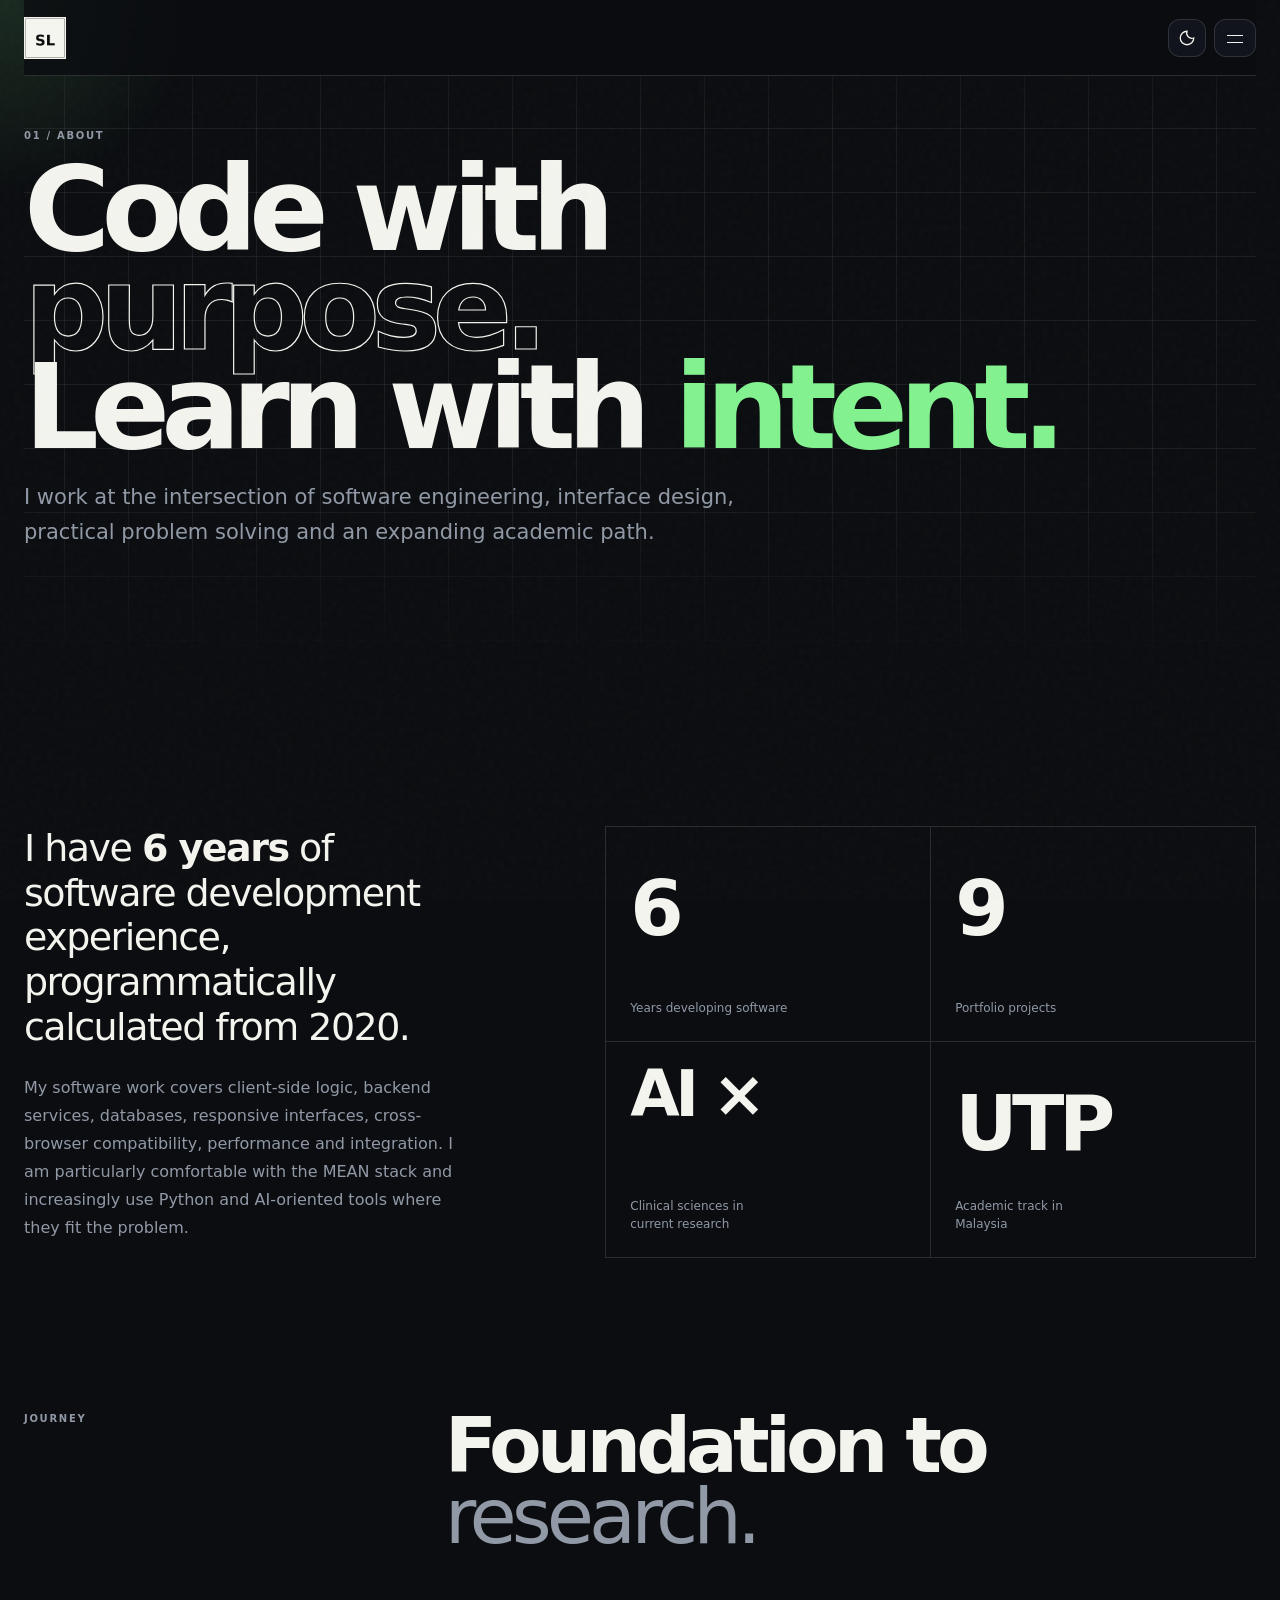
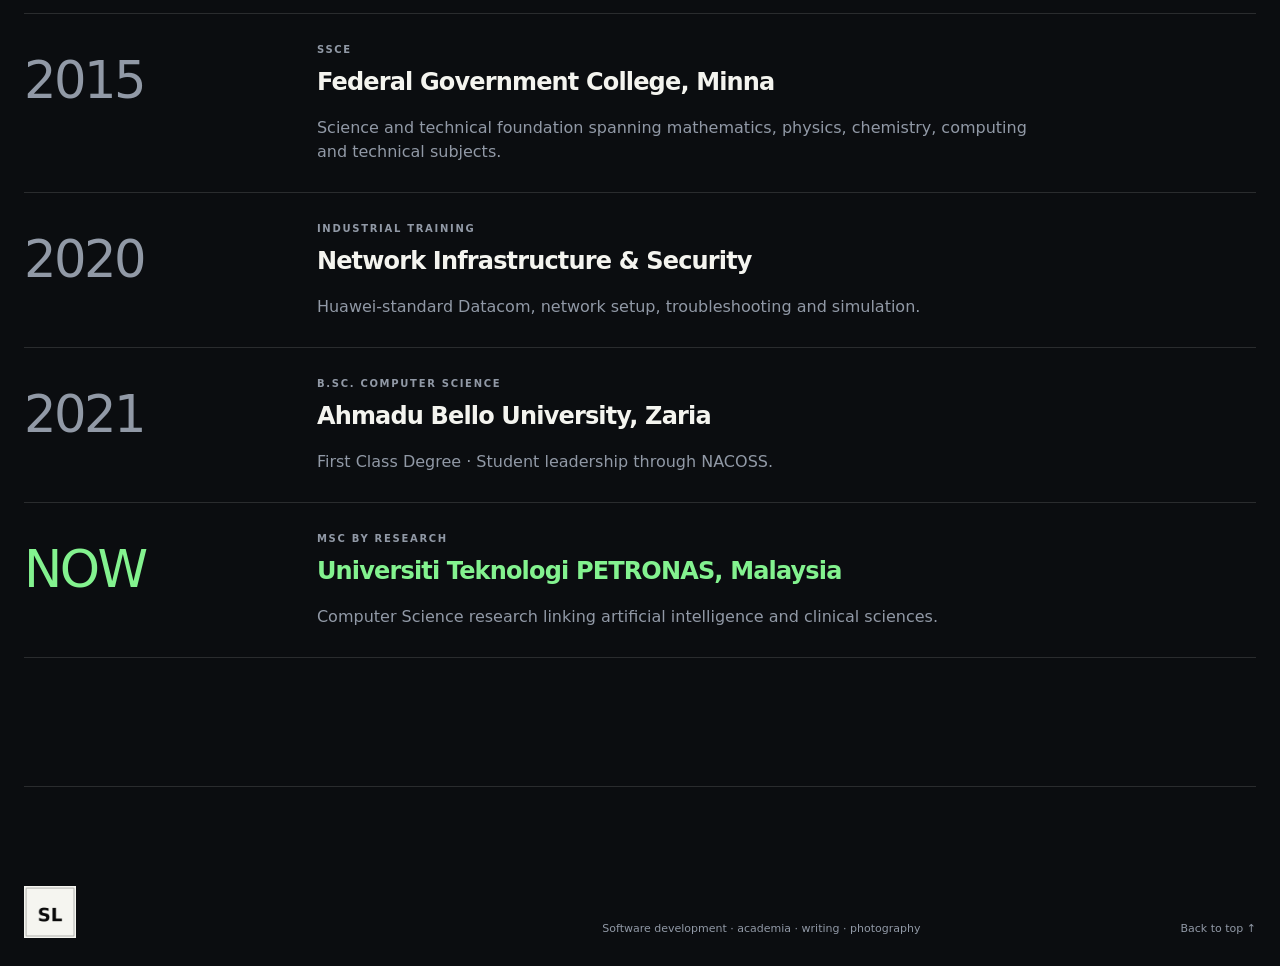
==== about.html @ e130e87b "wip" ====
<!doctype html>
<html lang="en" data-theme="dark">
<head>
  <meta charset="utf-8" />
  <meta name="viewport" content="width=device-width, initial-scale=1" />
  <meta name="description" content="About Salim Sulaiman Liman." />
  <meta name="theme-color" content="#0b0d10" />
  <title>About — Salim Sulaiman Liman</title>
  <link rel="icon" type="image/png" href="assets/img/logo.png" />
  <link rel="apple-touch-icon" href="assets/img/logo.png" />
  <link rel="stylesheet" href="assets/css/styles.css" />
</head>
<body data-page="about" id="top">
  <div class="scroll-progress" id="scrollProgress" aria-hidden="true"></div>
  <div class="noise" aria-hidden="true"></div>
  <div class="cursor-glow" id="cursorGlow" aria-hidden="true"></div>
  <header class="site-header" id="siteHeader">
    <a class="brand" href="index.html" aria-label="Home"><img class="brand-logo" src="assets/img/logo.png" alt="Site logo" /></a>
    <div class="header-actions">
      <button class="icon-button" id="themeToggle" type="button" aria-label="Toggle color theme" title="Toggle theme"><svg viewBox="0 0 24 24" aria-hidden="true"><path d="M12 3a9 9 0 1 0 9 9 7 7 0 0 1-9-9Z" fill="none" stroke="currentColor" stroke-width="1.7"/></svg></button>
      <button class="menu-button" id="menuButton" type="button" aria-label="Open menu" aria-expanded="false" aria-controls="sideMenu"><span></span><span></span></button>
    </div>
  </header>
  <nav class="side-menu" id="sideMenu" aria-hidden="true">
    <div class="side-menu-backdrop" id="menuBackdrop"></div>
    <div class="side-menu-panel">
      <div class="side-menu-head"><p class="eyebrow">Navigation</p><button class="side-menu-close" id="menuClose" type="button" aria-label="Close menu"><svg viewBox="0 0 24 24" fill="none" stroke="currentColor" stroke-width="2"><path d="M6 6l12 12M18 6L6 18"/></svg></button></div>
      <ul class="side-menu-list"><li><a class="side-menu-link" data-page-link="home" href="index.html"><span class="side-menu-index">01</span><span class="side-menu-text">Home</span></a></li>
<li><a class="side-menu-link" data-page-link="about" href="about.html"><span class="side-menu-index">02</span><span class="side-menu-text">About</span></a></li>
<li><a class="side-menu-link" data-page-link="tech" href="tech.html"><span class="side-menu-index">03</span><span class="side-menu-text">Tech Portfolio</span></a></li>
<li><a class="side-menu-link" data-page-link="projects" href="projects.html"><span class="side-menu-index">04</span><span class="side-menu-text">Projects</span></a></li>
<li><a class="side-menu-link" data-page-link="academics" href="academics.html"><span class="side-menu-index">05</span><span class="side-menu-text">Academic Portfolio</span></a></li>
<li><a class="side-menu-link" data-page-link="free" href="free-time.html"><span class="side-menu-index">06</span><span class="side-menu-text">Free Time</span></a></li>
<li><a class="side-menu-link" data-page-link="contact" href="contact.html"><span class="side-menu-index">07</span><span class="side-menu-text">Contact</span></a></li></ul>
      <div class="side-menu-foot"><div class="side-menu-social"><a data-github target="_blank" rel="noopener" href="#">GitHub</a><a data-literature-instagram target="_blank" rel="noopener" href="#">Literature</a></div><span><span data-location>Perak, Malaysia</span></span></div>
    </div>
  </nav>
  <main class="page-main">
    <section class="page-hero section-pad"><div class="hero-grid-bg" aria-hidden="true"></div><p class="eyebrow">01 / About</p><h1>Code with <span class="outline-word">purpose.</span><br>Learn with <span class="accent-word">intent.</span></h1><p class="page-lede">I work at the intersection of software engineering, interface design, practical problem solving and an expanding academic path.</p></section>
    <section class="about section-pad">
      <div class="about-grid"><div class="about-copy reveal"><p class="large-copy">I have <strong><span data-experience-years>6</span> years</strong> of software development experience, programmatically calculated from 2020.</p><p>My software work covers client-side logic, backend services, databases, responsive interfaces, cross-browser compatibility, performance and integration. I am particularly comfortable with the MEAN stack and increasingly use Python and AI-oriented tools where they fit the problem.</p></div><div class="stat-grid reveal"><article class="stat-card"><span class="stat-value" data-experience-years>0</span><span>Years developing software</span></article><article class="stat-card"><span class="stat-value" data-project-count>0</span><span>Portfolio projects</span></article><article class="stat-card"><span class="stat-value text-stat">AI ×</span><span>Clinical sciences in current research</span></article><article class="stat-card"><span class="stat-value">UTP</span><span>Academic track in Malaysia</span></article></div></div>
    </section>
    <section class="qualification section-pad"><div class="section-heading reveal"><p class="eyebrow">Journey</p><h2>Foundation to<br><span class="muted">research.</span></h2></div><div class="timeline reveal"><article class="timeline-item"><span class="timeline-year">2015</span><div><p class="eyebrow">SSCE</p><h3>Federal Government College, Minna</h3><p>Science and technical foundation spanning mathematics, physics, chemistry, computing and technical subjects.</p></div></article><article class="timeline-item"><span class="timeline-year">2020</span><div><p class="eyebrow">Industrial Training</p><h3>Network Infrastructure & Security</h3><p>Huawei-standard Datacom, network setup, troubleshooting and simulation.</p></div></article><article class="timeline-item"><span class="timeline-year">2021</span><div><p class="eyebrow">B.Sc. Computer Science</p><h3>Ahmadu Bello University, Zaria</h3><p>First Class Degree · Student leadership through NACOSS.</p></div></article><article class="timeline-item current"><span class="timeline-year">NOW</span><div><p class="eyebrow">MSc by Research</p><h3>Universiti Teknologi PETRONAS, Malaysia</h3><p>Computer Science research linking artificial intelligence and clinical sciences.</p></div></article></div></section>
  </main>
  <footer class="site-footer section-pad">
    <img class="footer-logo" src="assets/img/logo.png" alt="Site logo" />
    <p>Software development · academia · writing · photography</p>
    <a href="#top" onclick="window.scrollTo({top:0,behavior:'smooth'});return false">Back to top ↑</a>
  </footer>
  <script src="assets/js/data.js"></script>
  <script src="assets/js/site.js"></script>
</body></html>
---- assets/css/styles.css ----
:root {
  --bg: #0b0d10;
  --bg-2: #11141a;
  --surface: #151922;
  --surface-2: #1a1f2a;
  --text: #f4f4ef;
  --muted: #9199a6;
  --line: rgba(255,255,255,.13);
  --line-strong: rgba(255,255,255,.28);
  --accent: #83f28f;
  --accent-2: #8eb4ff;
  --paper: #f4f0e8;
  --ink: #111317;
  --shadow: 0 25px 80px rgba(0,0,0,.35);
  --radius: 22px;
  --container: min(1240px, calc(100vw - 48px));
  --header-h: 76px;
  color-scheme: dark;
}

html[data-theme="light"] {
  --bg: #f1eee7;
  --bg-2: #e8e4db;
  --surface: #ffffff;
  --surface-2: #e7e4dc;
  --text: #111317;
  --muted: #646b74;
  --line: rgba(17,19,23,.14);
  --line-strong: rgba(17,19,23,.26);
  --accent: #176b31;
  --accent-2: #305fbd;
  --paper: #111317;
  --ink: #f5f5ef;
  --shadow: 0 24px 70px rgba(40, 34, 24, .13);
  color-scheme: light;
}

* { box-sizing: border-box; }
html { scroll-behavior: smooth; }
body {
  margin: 0;
  background: var(--bg);
  color: var(--text);
  font-family: Inter, ui-sans-serif, system-ui, -apple-system, BlinkMacSystemFont, "Segoe UI", sans-serif;
  line-height: 1.5;
  overflow-x: hidden;
}
body.menu-open { overflow: hidden; }
a { color: inherit; text-decoration: none; }
button, input { font: inherit; }
button { color: inherit; }
section[id] { scroll-margin-top: calc(var(--header-h) + 18px); }
img { max-width: 100%; display: block; }
::selection { background: var(--accent); color: #071007; }

.scroll-progress {
  position: fixed;
  inset: 0 0 auto 0;
  height: 3px;
  background: var(--accent);
  transform-origin: left;
  transform: scaleX(0);
  z-index: 1200;
}
.noise {
  position: fixed;
  inset: 0;
  pointer-events: none;
  opacity: .035;
  z-index: 999;
  background-image: url("data:image/svg+xml,%3Csvg viewBox='0 0 180 180' xmlns='http://www.w3.org/2000/svg'%3E%3Cfilter id='n'%3E%3CfeTurbulence type='fractalNoise' baseFrequency='.9' numOctaves='4' stitchTiles='stitch'/%3E%3C/filter%3E%3Crect width='100%25' height='100%25' filter='url(%23n)' opacity='.75'/%3E%3C/svg%3E");
}
.cursor-glow {
  width: 420px;
  height: 420px;
  position: fixed;
  left: -210px;
  top: -210px;
  border-radius: 50%;
  pointer-events: none;
  z-index: -1;
  background: radial-gradient(circle, color-mix(in srgb, var(--accent) 13%, transparent), transparent 67%);
  transition: opacity .2s;
}

.site-header {
  width: var(--container);
  height: var(--header-h);
  margin: 0 auto;
  position: sticky;
  top: 0;
  z-index: 1000;
  display: grid;
  grid-template-columns: 1fr auto 1fr;
  align-items: center;
  border-bottom: 1px solid var(--line);
  background: color-mix(in srgb, var(--bg) 76%, transparent);
  backdrop-filter: blur(18px);
}
.brand { display: inline-flex; align-items: center; gap: 12px; width: fit-content; }
.brand-mark {
  width: 34px; height: 34px; border: 1px solid var(--line-strong); border-radius: 50%;
  display: grid; place-items: center; font-size: 10px; font-weight: 800; letter-spacing: .07em;
}
.brand-text { font-size: 13px; font-weight: 720; letter-spacing: -.01em; }
.desktop-nav { display: flex; gap: 8px; padding: 5px; border: 1px solid var(--line); border-radius: 999px; }
.desktop-nav a { color: var(--muted); padding: 8px 13px; border-radius: 999px; font-size: 12px; transition: .2s ease; }
.desktop-nav a:hover { color: var(--text); background: var(--surface); }
.header-actions { display: flex; justify-content: flex-end; gap: 8px; align-items: center; }
.icon-button, .menu-button {
  border: 1px solid var(--line); background: color-mix(in srgb, var(--surface) 75%, transparent);
  border-radius: 12px; height: 38px; min-width: 38px; display: inline-grid; place-items: center; cursor: pointer;
}
.icon-button:hover, .menu-button:hover { border-color: var(--line-strong); }
.icon-button svg { width: 18px; height: 18px; }
.icon-button span { font-size: 10px; font-weight: 800; }
.menu-button { display: none; width: 42px; position: relative; }
.menu-button span { width: 16px; height: 1px; background: currentColor; position: absolute; transition: transform .25s, top .25s; }
.menu-button span:first-child { top: 15px; }
.menu-button span:last-child { top: 22px; }
.menu-button[aria-expanded="true"] span:first-child { top: 18px; transform: rotate(45deg); }
.menu-button[aria-expanded="true"] span:last-child { top: 18px; transform: rotate(-45deg); }

.mobile-menu {
  position: fixed; inset: 0; z-index: 900; background: var(--bg); padding-top: var(--header-h);
  opacity: 0; visibility: hidden; transition: opacity .25s, visibility .25s;
}
.mobile-menu.open { opacity: 1; visibility: visible; }
.mobile-menu-inner { width: var(--container); height: calc(100% - 30px); margin: auto; padding: 48px 0 20px; display: flex; flex-direction: column; }
.mobile-menu-inner > a { font-size: clamp(36px, 9vw, 68px); font-weight: 800; letter-spacing: -.06em; padding: 4px 0; }
.mobile-menu-meta { margin-top: auto; padding-top: 20px; border-top: 1px solid var(--line); display: flex; justify-content: space-between; color: var(--muted); font-size: 12px; }

.section-pad { width: var(--container); margin: 0 auto; }
.eyebrow { text-transform: uppercase; letter-spacing: .17em; font-weight: 760; font-size: 10px; color: var(--muted); margin: 0; }
.status-dot { display: inline-block; width: 7px; height: 7px; background: var(--accent); border-radius: 50%; margin-right: 7px; box-shadow: 0 0 0 5px color-mix(in srgb, var(--accent) 14%, transparent); }
.muted { color: var(--muted); font-weight: 500; }

.hero {
  min-height: calc(100svh - var(--header-h));
  padding-top: clamp(58px, 9vw, 110px);
  position: relative;
  display: grid;
  grid-template-columns: minmax(0, 1.15fr) minmax(380px, .85fr);
  gap: clamp(30px, 7vw, 90px);
  align-items: center;
  padding-bottom: 88px;
}
.hero-grid-bg {
  position: absolute;
  inset: 0 calc((100vw - var(--container)) / -2);
  pointer-events: none;
  z-index: -2;
  opacity: .52;
  background-image: linear-gradient(var(--line) 1px, transparent 1px), linear-gradient(90deg, var(--line) 1px, transparent 1px);
  background-size: 64px 64px;
  mask-image: linear-gradient(to bottom, transparent 0, black 18%, black 72%, transparent 100%);
}
.hero-copy h1 {
  margin: 18px 0 24px;
  max-width: 900px;
  font-size: clamp(55px, 7.7vw, 116px);
  line-height: .85;
  letter-spacing: -.075em;
  font-weight: 850;
}
.outline-word { color: transparent; -webkit-text-stroke: 1.2px var(--text); }
.accent-word { color: var(--accent); }
.hero-lede { max-width: 680px; color: var(--muted); font-size: clamp(16px, 1.6vw, 20px); line-height: 1.65; }
.hero-cta-row { display: flex; gap: 11px; margin-top: 32px; flex-wrap: wrap; }
.button { display: inline-flex; align-items: center; justify-content: center; gap: 20px; min-height: 49px; padding: 0 20px; border-radius: 14px; font-weight: 750; font-size: 12px; transition: transform .15s, background .2s, border-color .2s; }
.button-primary { background: var(--text); color: var(--bg); }
.button-ghost { border: 1px solid var(--line-strong); }
.button-ghost:hover { background: var(--surface); }

.hero-console {
  align-self: end;
  border: 1px solid var(--line);
  border-radius: 24px;
  background: color-mix(in srgb, var(--surface) 82%, transparent);
  box-shadow: var(--shadow);
  overflow: hidden;
  backdrop-filter: blur(14px);
}
.console-topline, .console-footer { display: flex; justify-content: space-between; align-items: center; padding: 12px 16px; font-size: 9px; text-transform: uppercase; letter-spacing: .14em; color: var(--muted); }
.console-topline { border-bottom: 1px solid var(--line); }
.console-footer { border-top: 1px solid var(--line); gap: 20px; }
.pulse-text { color: var(--accent); }
.console-split { display: grid; grid-template-columns: 1fr 1fr; min-height: 330px; }
.console-card { position: relative; padding: 24px; display: flex; flex-direction: column; justify-content: flex-end; transition: .3s ease; overflow: hidden; }
.console-card:first-child { border-right: 1px solid var(--line); }
.console-card::before { content: ""; position: absolute; inset: 0; opacity: .65; transition: transform .35s ease; }
.dev-card::before { background: radial-gradient(circle at 20% 20%, color-mix(in srgb, var(--accent-2) 35%, transparent), transparent 56%); }
.academia-console-card::before { background: radial-gradient(circle at 80% 16%, color-mix(in srgb, var(--accent) 30%, transparent), transparent 55%); }
.console-card:hover { background: color-mix(in srgb, var(--surface-2) 85%, transparent); }
.console-card:hover::before { transform: scale(1.12); }
.console-card > * { position: relative; }
.console-index { position: absolute; top: -230px; color: var(--muted); font-size: 10px; }
.console-card strong { font-size: 21px; letter-spacing: -.04em; margin-bottom: 6px; }
.console-card small { color: var(--muted); line-height: 1.5; }
.console-arrow { position: absolute; right: 20px; top: -215px; font-size: 20px; }

.hero-marquee { grid-column: 1 / -1; margin: 36px calc((100vw - var(--container)) / -2) -88px; border-top: 1px solid var(--line); border-bottom: 1px solid var(--line); overflow: hidden; padding: 13px 0; }
.marquee-track { display: flex; width: max-content; align-items: center; gap: 20px; animation: marquee 28s linear infinite; font-size: 11px; font-weight: 780; letter-spacing: .12em; color: var(--muted); }
.marquee-track i { color: var(--accent); font-style: normal; }
@keyframes marquee { to { transform: translateX(-50%); } }

.about, .software, .academics, .qualification, .contact { padding-top: clamp(100px, 12vw, 180px); }
.section-heading { display: grid; grid-template-columns: .65fr 1.35fr; gap: 30px; align-items: start; margin-bottom: 60px; }
.section-heading h2, .track-header h2 { font-size: clamp(44px, 6vw, 86px); line-height: .92; letter-spacing: -.065em; margin: 0; }
.about-grid { display: grid; grid-template-columns: .88fr 1.12fr; gap: 70px; }
.about-copy { padding-right: 5vw; }
.large-copy { font-size: clamp(23px, 3vw, 38px); line-height: 1.18; letter-spacing: -.04em; margin: 0 0 24px; }
.about-copy > p:last-child { color: var(--muted); font-size: 16px; line-height: 1.75; }
.stat-grid { display: grid; grid-template-columns: repeat(2, 1fr); border-top: 1px solid var(--line); border-left: 1px solid var(--line); }
.stat-card { min-height: 200px; padding: 24px; border-right: 1px solid var(--line); border-bottom: 1px solid var(--line); display: flex; flex-direction: column; justify-content: space-between; }
.stat-value { font-size: clamp(54px, 6vw, 84px); font-weight: 820; letter-spacing: -.07em; }
.stat-card > span:last-child { color: var(--muted); max-width: 160px; font-size: 12px; }

.track-header { display: grid; grid-template-columns: 1.2fr .8fr; gap: 40px; align-items: end; margin-bottom: 42px; }
.track-header .eyebrow { margin-bottom: 18px; }
.track-description { color: var(--muted); max-width: 480px; margin: 0; line-height: 1.7; }
.project-filter { display: flex; gap: 8px; flex-wrap: wrap; margin: 34px 0 70px; }
.filter-chip { border: 1px solid var(--line); background: transparent; border-radius: 999px; padding: 9px 13px; cursor: pointer; font-size: 11px; color: var(--muted); transition: .2s; }
.filter-chip:hover { border-color: var(--line-strong); color: var(--text); }
.filter-chip.active { background: var(--text); color: var(--bg); border-color: var(--text); }

.project-stack { display: flex; flex-direction: column; gap: clamp(85px, 11vw, 145px); }
.project-row { display: grid; grid-template-columns: minmax(0, 1.3fr) minmax(330px, .7fr); align-items: center; position: relative; transition: opacity .3s, transform .35s, max-height .45s, margin .45s; }
.project-row.reverse { grid-template-columns: minmax(330px, .7fr) minmax(0, 1.3fr); }
.project-row.reverse .project-visual { grid-column: 2; grid-row: 1; }
.project-row.reverse .project-panel { grid-column: 1; grid-row: 1; justify-self: end; margin-left: 0; margin-right: -64px; }
.project-hidden { display: none; }
.project-visual {
  min-height: 470px;
  background: var(--surface);
  border-radius: 4px;
  overflow: hidden;
  position: relative;
  box-shadow: var(--shadow);
}
.project-visual::after { content: ""; position: absolute; inset: 0; border: 1px solid var(--line); pointer-events: none; }
.project-visual img { width: 100%; height: 100%; min-height: 470px; object-fit: cover; transition: transform .7s cubic-bezier(.2,.7,.2,1), filter .4s; }
.project-visual:hover img { transform: scale(1.025); filter: saturate(1.06); }
.visual-index { position: absolute; top: 16px; left: 16px; z-index: 2; width: 36px; height: 36px; border-radius: 50%; background: rgba(10,10,10,.72); color: white; display: grid; place-items: center; font-size: 10px; backdrop-filter: blur(8px); }
.project-panel {
  z-index: 3;
  margin-left: -64px;
  padding: 32px;
  background: var(--paper);
  color: var(--ink);
  border-radius: 5px;
  box-shadow: var(--shadow);
  transition: transform .15s ease;
}
.project-meta { display: flex; gap: 9px; margin-bottom: 30px; text-transform: uppercase; letter-spacing: .12em; font-size: 9px; font-weight: 800; opacity: .52; }
.project-meta span + span::before { content: "/"; margin-right: 9px; }
.project-panel h3 { font-size: clamp(28px, 3vw, 42px); line-height: 1; letter-spacing: -.05em; margin: 0 0 17px; }
.project-panel p { opacity: .68; line-height: 1.72; margin: 0; font-size: 13px; }
.tag-row { display: flex; flex-wrap: wrap; gap: 6px; margin: 24px 0; }
.tag-row span { border: 1px solid color-mix(in srgb, currentColor 18%, transparent); border-radius: 999px; padding: 6px 9px; font-size: 9px; text-transform: uppercase; letter-spacing: .08em; }
.text-link { display: inline-flex; gap: 12px; align-items: center; font-size: 11px; text-transform: uppercase; letter-spacing: .11em; font-weight: 850; border-bottom: 1px solid currentColor; padding-bottom: 4px; }
.image-unavailable { opacity: 0; }
.image-fallback { position: absolute; inset: 0; display: grid; place-items: center; padding: 30px; text-align: center; font-size: clamp(28px, 4vw, 54px); font-weight: 800; letter-spacing: -.05em; background: linear-gradient(135deg, var(--surface), var(--surface-2)); }

.skill-lab { margin-top: clamp(110px, 15vw, 190px); border: 1px solid var(--line); border-radius: var(--radius); overflow: hidden; }
.skill-lab-head { display: flex; justify-content: space-between; align-items: end; padding: 28px; border-bottom: 1px solid var(--line); }
.skill-lab-head h3 { margin: 0; font-size: clamp(30px, 4vw, 54px); letter-spacing: -.05em; }
.skill-columns { display: grid; grid-template-columns: repeat(4, 1fr); }
.skill-columns > div { min-height: 260px; padding: 24px; border-right: 1px solid var(--line); }
.skill-columns > div:last-child { border-right: 0; }
.skill-label { font-size: 10px; text-transform: uppercase; letter-spacing: .13em; color: var(--muted); }
.skill-cloud { display: flex; flex-direction: column; align-items: flex-start; gap: 8px; margin-top: 32px; }
.skill-cloud span { border: 1px solid var(--line); border-radius: 999px; padding: 7px 10px; font-size: 11px; transition: .2s; }
.skill-cloud span:hover { border-color: var(--accent); color: var(--accent); transform: translateX(3px); }

.academic-dashboard { display: grid; grid-template-columns: .85fr 1.15fr; border: 1px solid var(--line); border-radius: 24px; overflow: hidden; background: var(--surface); }
.teaching-meter { padding: clamp(28px, 4vw, 52px); border-right: 1px solid var(--line); display: flex; flex-direction: column; min-height: 530px; }
.meter-top { display: flex; justify-content: space-between; gap: 20px; align-items: center; }
.live-pill { font-size: 9px; border: 1px solid var(--line); border-radius: 999px; padding: 7px 9px; text-transform: uppercase; letter-spacing: .1em; white-space: nowrap; }
.live-pill i { width: 5px; height: 5px; background: var(--accent); border-radius: 50%; display: inline-block; margin-right: 5px; box-shadow: 0 0 0 4px color-mix(in srgb, var(--accent) 12%, transparent); }
.hours-wrap { display: flex; align-items: flex-end; gap: 18px; margin: auto 0 30px; }
.hours-value { font-size: clamp(100px, 14vw, 205px); line-height: .73; letter-spacing: -.095em; font-weight: 850; color: var(--accent); }
.hours-unit { font-size: 13px; text-transform: uppercase; letter-spacing: .11em; line-height: 1.35; color: var(--muted); }
.meter-line { height: 3px; background: var(--line); border-radius: 99px; overflow: hidden; }
.meter-line span { display: block; height: 100%; width: var(--meter, 0%); background: var(--accent); transform-origin: left; transform: scaleX(0); transition: transform 1.2s cubic-bezier(.2,.7,.2,1); }
.meter-line span.animate { transform: scaleX(1); }
.teaching-meter > p { color: var(--muted); font-size: 11px; margin: 14px 0 0; }
.teaching-meter code { color: var(--text); }

.course-breakdown { padding: clamp(28px, 4vw, 46px); }
.course-head { display: flex; justify-content: space-between; align-items: end; gap: 20px; margin-bottom: 22px; }
.course-head h3 { font-size: clamp(30px, 4vw, 54px); letter-spacing: -.05em; margin: 6px 0 0; }
.course-count { font-size: 10px; color: var(--muted); text-transform: uppercase; letter-spacing: .1em; }
.course-list { border-top: 1px solid var(--line); }
.course-item { border-bottom: 1px solid var(--line); }
.course-toggle { width: 100%; display: grid; grid-template-columns: 92px 1fr auto 28px; gap: 14px; align-items: center; padding: 19px 0; background: transparent; border: 0; cursor: pointer; text-align: left; }
.course-code, .course-hours { font-size: 9px; text-transform: uppercase; letter-spacing: .11em; color: var(--muted); }
.course-title { font-weight: 710; }
.course-plus { font-size: 20px; color: var(--muted); transition: transform .2s; }
.course-item.open .course-plus { transform: rotate(45deg); }
.course-panel { display: grid; grid-template-rows: 0fr; transition: grid-template-rows .28s ease; }
.course-item.open .course-panel { grid-template-rows: 1fr; }
.course-panel-inner { overflow: hidden; display: grid; grid-template-columns: 1fr 1fr; gap: 18px 24px; color: var(--muted); }
.course-panel-inner > div { padding-bottom: 18px; }
.course-topics { grid-column: 1 / -1; }
.mini-label { display: block; color: var(--muted); text-transform: uppercase; letter-spacing: .12em; font-size: 8px; margin-bottom: 5px; }
.course-panel p { margin: 0; font-size: 12px; }

.academic-grid { display: grid; grid-template-columns: repeat(3, 1fr); gap: 12px; margin-top: 12px; }
.academic-card { min-height: 360px; padding: 28px; border: 1px solid var(--line); border-radius: 18px; background: color-mix(in srgb, var(--surface) 65%, transparent); display: flex; flex-direction: column; align-items: flex-start; }
.academic-number { margin-left: auto; color: var(--muted); font-size: 9px; letter-spacing: .12em; }
.academic-card .eyebrow { margin: 45px 0 8px; }
.academic-card h3 { font-size: 28px; line-height: 1.02; letter-spacing: -.045em; margin: 0 0 12px; }
.academic-card > p:not(.eyebrow) { color: var(--muted); font-size: 13px; }
.academic-highlight { margin-top: auto; font-weight: 760; font-size: 13px; border-left: 2px solid var(--accent); padding-left: 10px; }
.inline-expander { border: 0; background: transparent; padding: 18px 0 0; color: var(--muted); cursor: pointer; display: flex; width: 100%; justify-content: space-between; font-size: 11px; }
.inline-expander:hover { color: var(--text); }
.expandable { max-height: 0; overflow: hidden; opacity: 0; transition: .35s ease; color: var(--muted); font-size: 11px; }
.expandable.open { max-height: 220px; opacity: 1; padding-top: 14px; }
.research-ready { background: var(--paper); color: var(--ink); }
.research-ready .eyebrow, .research-ready > p:not(.eyebrow) { color: color-mix(in srgb, var(--ink) 56%, transparent); }
.research-ready .text-link { margin-top: auto; }

.timeline { border-top: 1px solid var(--line); }
.timeline-item { display: grid; grid-template-columns: .28fr 1fr; gap: 30px; border-bottom: 1px solid var(--line); padding: 28px 0; }
.timeline-year { font-size: clamp(30px, 4vw, 52px); letter-spacing: -.05em; color: var(--muted); }
.timeline-item h3 { margin: 7px 0; font-size: 24px; letter-spacing: -.035em; }
.timeline-item p:last-child { color: var(--muted); max-width: 720px; margin-bottom: 0; }
.timeline-item.current .timeline-year, .timeline-item.current h3 { color: var(--accent); }

.contact { padding-bottom: clamp(100px, 13vw, 170px); }
.contact-card { background: var(--paper); color: var(--ink); border-radius: 28px; padding: clamp(34px, 6vw, 78px); }
.contact-card .eyebrow { color: color-mix(in srgb, var(--ink) 54%, transparent); }
.contact-card h2 { font-size: clamp(46px, 7vw, 96px); letter-spacing: -.07em; line-height: .9; margin: 22px 0 clamp(50px, 7vw, 90px); }
.contact-links { display: grid; grid-template-columns: 1fr 1fr 1fr; border-top: 1px solid color-mix(in srgb, var(--ink) 16%, transparent); }
.contact-links a { display: flex; justify-content: space-between; gap: 20px; padding: 18px 14px 18px 0; border-bottom: 1px solid color-mix(in srgb, var(--ink) 16%, transparent); font-size: 12px; font-weight: 750; }
.contact-links a + a { padding-left: 14px; border-left: 1px solid color-mix(in srgb, var(--ink) 16%, transparent); }
.contact-footer { display: flex; justify-content: space-between; gap: 20px; margin-top: 24px; font-size: 10px; text-transform: uppercase; letter-spacing: .11em; opacity: .55; }

.site-footer { border-top: 1px solid var(--line); min-height: 180px; padding-top: 28px; padding-bottom: 28px; display: grid; grid-template-columns: 1fr 1fr auto; align-items: end; gap: 20px; }
.footer-brand { font-size: 34px; font-weight: 900; letter-spacing: -.055em; }
.footer-brand span { font-size: 10px; vertical-align: top; color: var(--accent); }
.site-footer p, .site-footer a { margin: 0; color: var(--muted); font-size: 11px; }
.site-footer a:hover { color: var(--text); }

.command-palette { width: min(620px, calc(100vw - 30px)); border: 1px solid var(--line); border-radius: 20px; padding: 0; background: var(--surface); color: var(--text); box-shadow: 0 40px 120px rgba(0,0,0,.55); }
.command-palette::backdrop { background: rgba(0,0,0,.65); backdrop-filter: blur(9px); }
.palette-head { padding: 20px; border-bottom: 1px solid var(--line); display: flex; justify-content: space-between; gap: 20px; align-items: center; }
.palette-head strong { display: block; margin-top: 5px; }
.palette-list { padding: 10px; }
.palette-list button { width: 100%; display: flex; justify-content: space-between; align-items: center; padding: 14px; border: 0; border-radius: 11px; background: transparent; cursor: pointer; text-align: left; }
.palette-list button:hover { background: var(--surface-2); }
kbd { font-size: 9px; color: var(--muted); border: 1px solid var(--line); border-radius: 6px; padding: 3px 5px; }

.reveal { opacity: 0; transform: translateY(22px); transition: opacity .7s cubic-bezier(.2,.7,.2,1), transform .7s cubic-bezier(.2,.7,.2,1); }
.reveal.revealed { opacity: 1; transform: none; }

@media (max-width: 1050px) {
  :root { --container: min(100% - 34px, 980px); }
  .desktop-nav { display: none; }
  .site-header { grid-template-columns: 1fr auto; }
  .header-actions { grid-column: 2; }
  .menu-button { display: inline-grid; }
  .hero { grid-template-columns: 1fr; min-height: auto; }
  .hero-copy { padding-top: 26px; }
  .hero-console { width: min(100%, 740px); }
  .console-split { min-height: 280px; }
  .about-grid { grid-template-columns: 1fr; gap: 36px; }
  .project-row, .project-row.reverse { grid-template-columns: 1fr .85fr; }
  .project-row.reverse .project-visual { grid-column: 1; }
  .project-row.reverse .project-panel { grid-column: 2; margin-right: 0; margin-left: -64px; }
  .skill-columns { grid-template-columns: repeat(2, 1fr); }
  .skill-columns > div:nth-child(2) { border-right: 0; }
  .skill-columns > div:nth-child(-n+2) { border-bottom: 1px solid var(--line); }
  .academic-dashboard { grid-template-columns: 1fr; }
  .teaching-meter { border-right: 0; border-bottom: 1px solid var(--line); min-height: 430px; }
  .academic-grid { grid-template-columns: 1fr 1fr; }
  .academic-grid .research-ready { grid-column: 1 / -1; }
}

@media (max-width: 760px) {
  :root { --container: calc(100% - 24px); --header-h: 66px; }
  .brand-text { display: none; }
  #paletteButton { display: none; }
  .hero { padding-top: 58px; gap: 50px; }
  .hero-copy h1 { font-size: clamp(52px, 17vw, 78px); }
  .hero-lede { font-size: 15px; }
  .hero-cta-row { flex-direction: column; align-items: stretch; }
  .button { justify-content: space-between; }
  .console-split { grid-template-columns: 1fr; min-height: 0; }
  .console-card { min-height: 180px; }
  .console-card:first-child { border-right: 0; border-bottom: 1px solid var(--line); }
  .console-index, .console-arrow { top: 20px; }
  .console-index { left: 20px; }
  .console-arrow { right: 20px; }
  .console-footer { align-items: flex-start; flex-direction: column; gap: 6px; }
  .section-heading, .track-header { grid-template-columns: 1fr; }
  .section-heading h2, .track-header h2 { font-size: 49px; }
  .stat-grid { grid-template-columns: 1fr 1fr; }
  .stat-card { min-height: 160px; padding: 18px; }
  .project-filter { margin-bottom: 44px; }
  .project-stack { gap: 70px; }
  .project-row, .project-row.reverse { display: flex; flex-direction: column; align-items: stretch; }
  .project-visual { min-height: 270px; }
  .project-visual img { min-height: 270px; }
  .project-panel, .project-row.reverse .project-panel { margin: -34px 14px 0; padding: 24px; }
  .project-panel h3 { font-size: 31px; }
  .skill-lab-head { align-items: flex-start; flex-direction: column; gap: 9px; }
  .skill-columns { grid-template-columns: 1fr; }
  .skill-columns > div { min-height: 0; border-right: 0; border-bottom: 1px solid var(--line); }
  .skill-columns > div:last-child { border-bottom: 0; }
  .skill-cloud { flex-direction: row; flex-wrap: wrap; }
  .teaching-meter { min-height: 380px; }
  .meter-top { align-items: flex-start; flex-direction: column; }
  .hours-wrap { align-items: flex-start; flex-direction: column; gap: 14px; }
  .hours-value { font-size: clamp(108px, 34vw, 160px); }
  .hours-unit br { display: none; }
  .course-head { align-items: flex-start; flex-direction: column; }
  .course-toggle { grid-template-columns: 75px 1fr auto; }
  .course-hours { display: none; }
  .course-plus { grid-column: 3; grid-row: 1; }
  .academic-grid { grid-template-columns: 1fr; }
  .academic-grid .research-ready { grid-column: auto; }
  .timeline-item { grid-template-columns: 1fr; gap: 8px; }
  .contact-card { border-radius: 18px; }
  .contact-links { grid-template-columns: 1fr; }
  .contact-links a + a { padding-left: 0; border-left: 0; }
  .contact-footer { flex-direction: column; }
  .site-footer { grid-template-columns: 1fr; align-items: start; }
  .site-footer a { margin-top: 10px; }
}

@media (prefers-reduced-motion: reduce) {
  *, *::before, *::after { scroll-behavior: auto !important; animation-duration: .01ms !important; animation-iteration-count: 1 !important; transition-duration: .01ms !important; }
  .reveal { opacity: 1; transform: none; }
}

/* ============================================================
   MULTI-PAGE EXTENSIONS — preserves the original visual system
   while using the supplied sliding header/menu interaction.
   ============================================================ */
body { min-height: 100vh; }
body.menu-open { overflow: hidden; }
.page-main { padding-bottom: clamp(80px, 10vw, 140px); }
.page-hero { padding-top: clamp(80px, 10vw, 130px); padding-bottom: clamp(65px, 8vw, 100px); position: relative; overflow: hidden; }
.page-hero h1 { margin: 18px 0 22px; font-size: clamp(58px, 9.2vw, 132px); line-height: .84; letter-spacing: -.075em; max-width: 1040px; }
.page-hero p.page-lede { max-width: 760px; color: var(--muted); font-size: clamp(16px, 1.8vw, 21px); line-height: 1.7; }
.page-kicker { display:flex; gap:10px; align-items:center; }

/* header: same first-theme visual language, side-menu behavior from supplied reference */
.site-header { position: fixed; left: 50%; transform: translateX(-50%); top: 0; width: var(--container); grid-template-columns: 1fr auto; transition: background .3s ease, border-color .3s ease, width .3s ease; }
.site-header.scrolled { background: color-mix(in srgb, var(--bg) 88%, transparent); box-shadow: 0 8px 30px rgba(0,0,0,.08); }
.desktop-nav { display: none !important; }
.header-actions { grid-column: 2; }
.menu-button { display: inline-grid !important; }
.brand-logo { width: 42px; height: 42px; object-fit: contain; object-position: left center; filter: none; transition: transform .35s cubic-bezier(.2,.7,.2,1); }
.brand:hover .brand-logo { transform: rotate(-4deg) scale(1.06); }
html[data-theme="light"] .brand-logo { filter: none; }

.side-menu { position: fixed; inset: 0; z-index: 1500; visibility: hidden; pointer-events: none; }
.side-menu.open { visibility: visible; pointer-events: auto; }
.side-menu-backdrop { position:absolute; inset:0; background: color-mix(in srgb, var(--bg) 52%, transparent); backdrop-filter: blur(9px); opacity:0; transition:opacity .42s ease; }
.side-menu.open .side-menu-backdrop { opacity:1; }
.side-menu-panel { position:absolute; right:0; top:0; bottom:0; width:min(510px, 94vw); padding: 24px 30px 28px; background:var(--surface); border-left:1px solid var(--line); transform:translateX(102%); transition:transform .62s cubic-bezier(.16,1,.3,1); display:flex; flex-direction:column; overflow:auto; box-shadow:-30px 0 90px rgba(0,0,0,.22); }
.side-menu.open .side-menu-panel { transform:translateX(0); }
.side-menu-head { display:flex; align-items:center; justify-content:space-between; padding-bottom:20px; border-bottom:1px solid var(--line); }
.side-menu-close { width:42px; height:42px; border:1px solid var(--line-strong); border-radius:50%; background:transparent; cursor:pointer; display:grid; place-items:center; transition:.3s ease; }
.side-menu-close:hover { transform:rotate(90deg); background:var(--text); color:var(--bg); }
.side-menu-close svg { width:16px; height:16px; }
.side-menu-list { list-style:none; margin:auto 0; padding:28px 0; }
.side-menu-link { display:grid; grid-template-columns:28px 1fr; align-items:baseline; gap:12px; border-bottom:1px solid var(--line); padding:11px 0; overflow:hidden; }
.side-menu-index { color:var(--muted); font-size:9px; letter-spacing:.1em; }
.side-menu-text { font-size:clamp(29px,4.3vw,45px); letter-spacing:-.045em; font-weight:790; line-height:1.05; transform:translateY(120%); transition:transform .62s cubic-bezier(.16,1,.3,1), color .2s ease; }
.side-menu.open .side-menu-text { transform:translateY(0); }
.side-menu-link:hover .side-menu-text { transform:translateX(10px); color:var(--accent); }
.side-menu-link.active .side-menu-text { text-decoration:line-through; text-decoration-thickness:2px; }
.side-menu-foot { border-top:1px solid var(--line); padding-top:20px; display:grid; gap:13px; color:var(--muted); font-size:10px; text-transform:uppercase; letter-spacing:.11em; }
.side-menu-social { display:flex; gap:18px; flex-wrap:wrap; }
.side-menu-social a:hover { color:var(--text); }

/* first-theme hero retained; right-hand system card is now a portrait */
.hero { padding-top: calc(var(--header-h) + clamp(45px, 7vw, 86px)); min-height:100svh; }
.hero-photo { width:min(100%, 450px); justify-self:end; position:relative; }
.hero-photo-frame { position:relative; aspect-ratio:4/5; border-radius:26px; overflow:hidden; border:1px solid var(--line); background:linear-gradient(145deg,var(--surface),var(--surface-2)); box-shadow:var(--shadow); }
.hero-photo-frame::before { content:""; position:absolute; inset:0; z-index:2; pointer-events:none; background:linear-gradient(to top, rgba(0,0,0,.28), transparent 45%); }
.hero-photo-frame img { width:100%; height:100%; object-fit:cover; filter:grayscale(1) contrast(1.04); }
.hero-photo-badge { position:absolute; right:-18px; bottom:28px; z-index:3; background:var(--paper); color:var(--ink); border-radius:14px; padding:14px 16px; box-shadow:var(--shadow); font-size:10px; text-transform:uppercase; letter-spacing:.1em; animation:floatBadge 3.2s ease-in-out infinite; }
.photo-orbit { position:absolute; width:90px; height:90px; border:1px solid var(--line-strong); border-radius:50%; top:-28px; left:-35px; animation:spinSlow 18s linear infinite; }
.photo-orbit::after { content:""; width:7px; height:7px; background:var(--accent); position:absolute; top:7px; left:13px; border-radius:50%; }
@keyframes floatBadge { 50% { transform:translateY(-8px); } }
@keyframes spinSlow { to { transform:rotate(360deg); } }

.home-track-grid { display:grid; grid-template-columns:1fr 1fr; gap:12px; margin-top:18px; }
.home-track-card { padding:28px; min-height:260px; border:1px solid var(--line); background:color-mix(in srgb,var(--surface) 72%,transparent); border-radius:20px; position:relative; overflow:hidden; transition:.35s cubic-bezier(.2,.7,.2,1); }
.home-track-card:hover { transform:translateY(-7px); border-color:var(--line-strong); }
.home-track-card h3 { font-size:clamp(31px,4vw,54px); letter-spacing:-.055em; line-height:.95; margin:70px 0 12px; }
.home-track-card p { color:var(--muted); max-width:520px; }
.home-track-card .track-arrow { position:absolute; right:24px; top:22px; font-size:26px; transition:transform .3s ease; }
.home-track-card:hover .track-arrow { transform:translate(5px,-5px); }

/* stat refinement */
.stat-value.text-stat { font-size:clamp(34px,5vw,66px); line-height:.9; }

/* horizontal tools, deliberately compact to remove empty card space */
.skill-lab.horizontal { margin-top:70px; }
.tool-map { width:100%; }
.tool-row { display:grid; grid-template-columns:minmax(130px,.28fr) 1fr; gap:24px; padding:20px 26px; border-bottom:1px solid var(--line); align-items:center; }
.tool-row:last-child { border-bottom:0; }
.tool-row-chips { display:flex; flex-wrap:wrap; gap:8px; }
.tool-row-chips span { border:1px solid var(--line); border-radius:999px; padding:7px 10px; font-size:11px; transition:.22s ease; }
.tool-row-chips span:hover { border-color:var(--accent); color:var(--accent); transform:translateY(-2px); }

/* project bounce is linked to its own hovered project row */
.project-live-link { will-change:transform; }
.project-live-link.bounce-link { animation:linkBounce .78s cubic-bezier(.2,.8,.2,1) infinite alternate; }
@keyframes linkBounce { from { transform:translateX(0); } to { transform:translateX(8px); } }
.project-fallback { position:absolute; inset:0; display:grid; place-items:center; padding:35px; font-size:clamp(30px,4vw,60px); font-weight:820; letter-spacing:-.055em; text-align:center; background:linear-gradient(145deg,var(--surface),var(--surface-2)); color:var(--text); }

/* academic refinements */
.utp-brandline { display:flex; align-items:center; gap:12px; min-width:0; }
.utp-logo-slot { width:48px; height:48px; flex:0 0 48px; border:1px solid var(--line); border-radius:12px; background:color-mix(in srgb,var(--bg) 45%,transparent); display:grid; place-items:center; overflow:hidden; }
.utp-logo-slot img { width:82%; height:82%; object-fit:contain; }
.utp-brandline .eyebrow { line-height:1.45; }
.research-ready .expandable { color:color-mix(in srgb,var(--ink) 66%,transparent); }
.research-ready .inline-expander { color:color-mix(in srgb,var(--ink) 68%,transparent); }
.research-ready .inline-expander:hover { color:var(--ink); }
.publication-list { display:grid; gap:8px; margin-top:14px; }
.publication { border-top:1px solid color-mix(in srgb,currentColor 16%,transparent); padding-top:9px; display:grid; gap:4px; }
.publication small { font-size:8px; text-transform:uppercase; letter-spacing:.12em; opacity:.55; }
.publication strong { font-size:11px; line-height:1.45; }

/* Free time */
.free-intro-grid { display:grid; grid-template-columns:.8fr 1.2fr; gap:60px; align-items:start; }
.writing-list { border-top:1px solid var(--line); margin-top:45px; }
.writing-item { display:grid; grid-template-columns:55px .8fr 1.2fr; gap:25px; align-items:start; padding:24px 0; border-bottom:1px solid var(--line); }
.writing-item > span { color:var(--muted); font-size:10px; }
.writing-item h3 { margin:5px 0 0; font-size:clamp(24px,3vw,40px); letter-spacing:-.045em; }
.writing-item > p { margin:0; color:var(--muted); line-height:1.7; }
.gallery-section { padding-top:clamp(100px,12vw,170px); }
.gallery-grid { display:grid; grid-template-columns:repeat(12,1fr); gap:12px; }
.gallery-item { border:0; padding:0; background:var(--surface); min-height:280px; position:relative; overflow:hidden; border-radius:16px; cursor:pointer; color:white; }
.gallery-item:nth-child(1),.gallery-item:nth-child(4){grid-column:span 7}.gallery-item:nth-child(2),.gallery-item:nth-child(3){grid-column:span 5}.gallery-item:nth-child(5){grid-column:span 4}.gallery-item:nth-child(6){grid-column:span 8}
.gallery-item img { width:100%; height:100%; object-fit:cover; transition:transform .7s cubic-bezier(.2,.7,.2,1),filter .4s ease; }
.gallery-item:hover img { transform:scale(1.045); filter:contrast(1.05); }
.gallery-item span { position:absolute; left:14px; bottom:14px; right:14px; text-align:left; font-size:9px; text-transform:uppercase; letter-spacing:.1em; background:rgba(0,0,0,.45); padding:8px 10px; border-radius:8px; backdrop-filter:blur(8px); }
.gallery-modal { position:fixed; inset:0; z-index:2200; background:rgba(6,7,8,.92); display:grid; place-items:center; opacity:0; visibility:hidden; transition:.3s ease; backdrop-filter:blur(18px); }
.gallery-modal.open { opacity:1; visibility:visible; }
.gallery-stage { width:min(1180px,calc(100vw - 35px)); height:min(82vh,820px); position:relative; display:grid; place-items:center; }
.gallery-stage img { max-width:100%; max-height:100%; object-fit:contain; border-radius:8px; box-shadow:0 35px 120px rgba(0,0,0,.5); }
.gallery-close,.gallery-nav { position:absolute; border:1px solid rgba(255,255,255,.3); background:rgba(0,0,0,.35); color:white; display:grid; place-items:center; cursor:pointer; backdrop-filter:blur(10px); }
.gallery-close { right:0; top:0; width:44px; height:44px; border-radius:50%; font-size:19px; }
.gallery-nav { width:50px; height:50px; border-radius:50%; top:50%; transform:translateY(-50%); font-size:24px; }
.gallery-prev { left:0; }.gallery-next{right:0}.gallery-caption{position:absolute;left:50%;bottom:-38px;transform:translateX(-50%);color:rgba(255,255,255,.7);font-size:9px;text-transform:uppercase;letter-spacing:.12em;white-space:nowrap;max-width:85%;overflow:hidden;text-overflow:ellipsis}

/* Contact + general page tweaks */
.contact-page-wrap { padding-top:calc(var(--header-h) + clamp(60px,10vw,130px)); min-height:calc(100svh - 80px); display:grid; align-items:center; }
.site-footer { margin-top:0; }
.footer-logo { width:52px; height:52px; object-fit:contain; }

@media(max-width:900px){
  .hero-photo{justify-self:start;width:min(80%,420px)}
  .home-track-grid,.free-intro-grid{grid-template-columns:1fr}
  .tool-row{grid-template-columns:1fr;gap:12px}
  .writing-item{grid-template-columns:45px 1fr}.writing-item>p{grid-column:2}
}
@media(max-width:760px){
  .site-header{width:calc(100% - 24px)}
  .brand-logo{width:38px;height:38px}
  .side-menu-panel{padding:20px 20px 24px}
  .hero-photo{width:100%}.hero-photo-badge{right:12px}
  .home-track-grid{grid-template-columns:1fr}
  .utp-brandline{align-items:flex-start}.utp-logo-slot{width:42px;height:42px;flex-basis:42px}
  .gallery-grid{grid-template-columns:1fr}.gallery-item:nth-child(n){grid-column:auto;min-height:230px}
  .gallery-nav{width:44px;height:44px}.gallery-caption{bottom:-32px;width:80%;text-align:center}
}
@media(prefers-reduced-motion:reduce){.photo-orbit,.hero-photo-badge,.project-live-link.bounce-link{animation:none!important}}
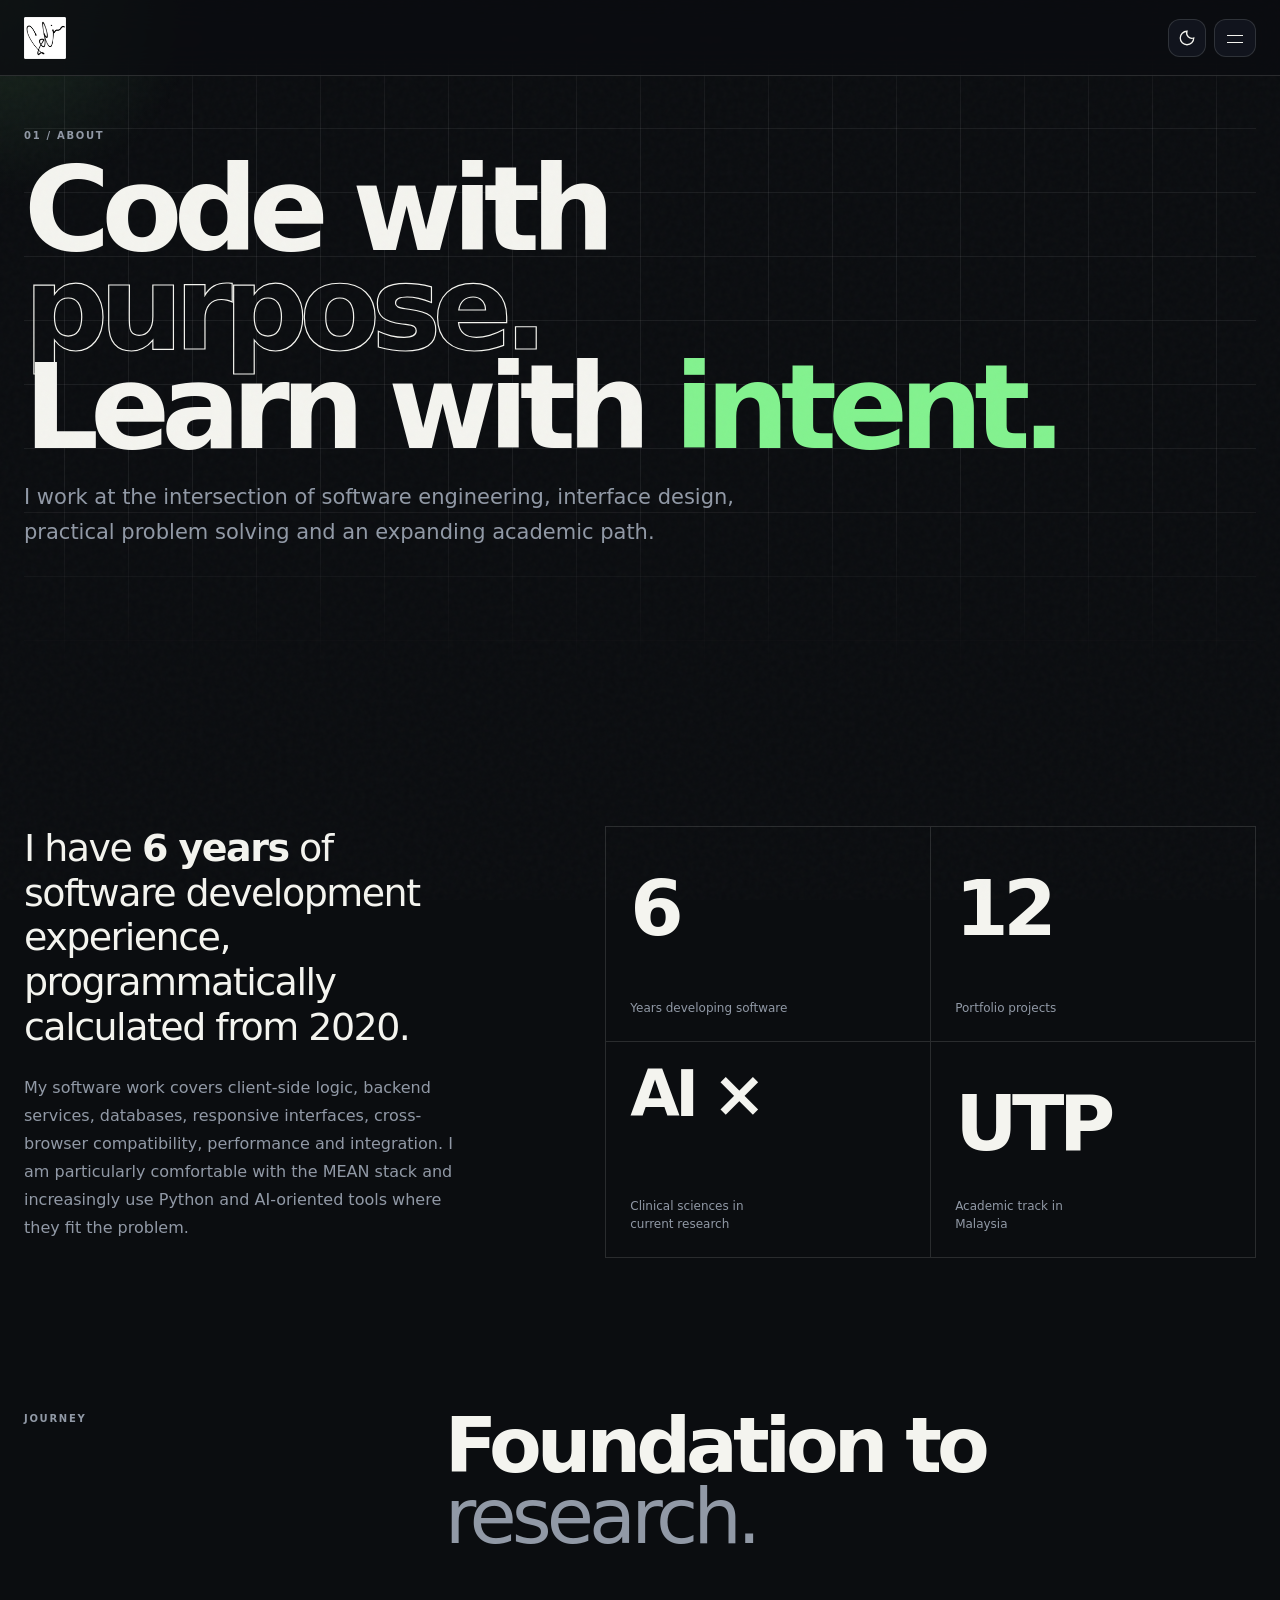
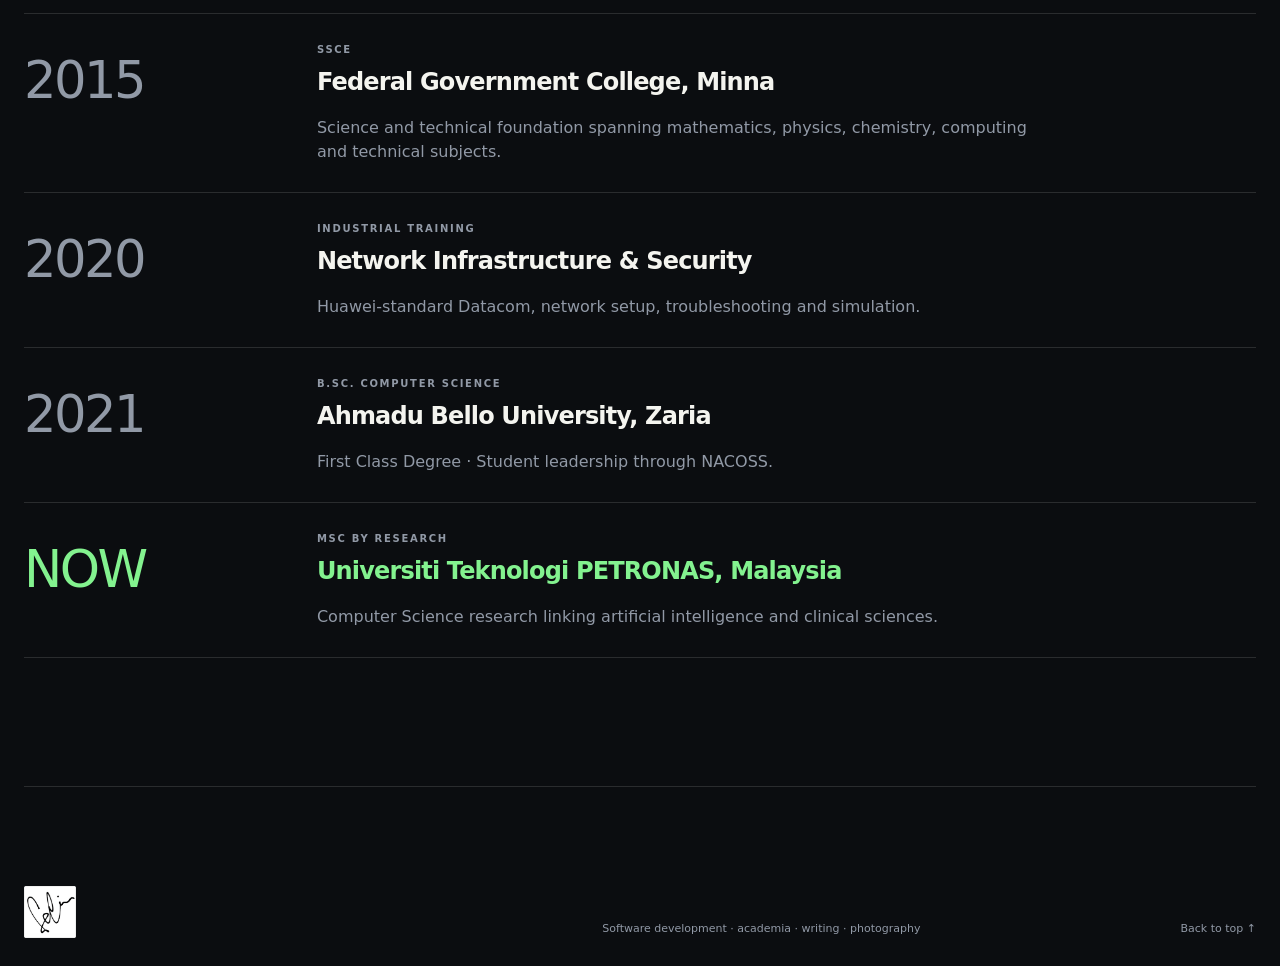
==== commit 96e8f162: "much on projects listng, header" ====
--- a/about.html
+++ b/about.html
@@ -32,7 +32,7 @@
 <li><a class="side-menu-link" data-page-link="academics" href="academics.html"><span class="side-menu-index">05</span><span class="side-menu-text">Academic Portfolio</span></a></li>
 <li><a class="side-menu-link" data-page-link="free" href="free-time.html"><span class="side-menu-index">06</span><span class="side-menu-text">Free Time</span></a></li>
 <li><a class="side-menu-link" data-page-link="contact" href="contact.html"><span class="side-menu-index">07</span><span class="side-menu-text">Contact</span></a></li></ul>
-      <div class="side-menu-foot"><div class="side-menu-social"><a data-github target="_blank" rel="noopener" href="#">GitHub</a><a data-literature-instagram target="_blank" rel="noopener" href="#">Literature</a></div><span><span data-location>Perak, Malaysia</span></span></div>
+      <div class="side-menu-foot"><div class="side-menu-social"><a data-github target="_blank" rel="noopener" href="#">GitHub</a><a data-literature-instagram target="_blank" rel="noopener" href="#">Literature</a></div><span><span data-location>⚲ Perak, Malaysia</span></span></div>
     </div>
   </nav>
   <main class="page-main">
--- a/assets/css/styles.css
+++ b/assets/css/styles.css
@@ -5,13 +5,13 @@
   --surface-2: #1a1f2a;
   --text: #f4f4ef;
   --muted: #9199a6;
-  --line: rgba(255,255,255,.13);
-  --line-strong: rgba(255,255,255,.28);
+  --line: rgba(255, 255, 255, .13);
+  --line-strong: rgba(255, 255, 255, .28);
   --accent: #83f28f;
   --accent-2: #8eb4ff;
   --paper: #f4f0e8;
   --ink: #111317;
-  --shadow: 0 25px 80px rgba(0,0,0,.35);
+  --shadow: 0 25px 80px rgba(0, 0, 0, .35);
   --radius: 22px;
   --container: min(1240px, calc(100vw - 48px));
   --header-h: 76px;
@@ -25,8 +25,8 @@
   --surface-2: #e7e4dc;
   --text: #111317;
   --muted: #646b74;
-  --line: rgba(17,19,23,.14);
-  --line-strong: rgba(17,19,23,.26);
+  --line: rgba(17, 19, 23, .14);
+  --line-strong: rgba(17, 19, 23, .26);
   --accent: #176b31;
   --accent-2: #305fbd;
   --paper: #111317;
@@ -35,8 +35,14 @@
   color-scheme: light;
 }
 
-* { box-sizing: border-box; }
-html { scroll-behavior: smooth; }
+* {
+  box-sizing: border-box;
+}
+
+html {
+  scroll-behavior: smooth;
+}
+
 body {
   margin: 0;
   background: var(--bg);
@@ -45,13 +51,38 @@
   line-height: 1.5;
   overflow-x: hidden;
 }
-body.menu-open { overflow: hidden; }
-a { color: inherit; text-decoration: none; }
-button, input { font: inherit; }
-button { color: inherit; }
-section[id] { scroll-margin-top: calc(var(--header-h) + 18px); }
-img { max-width: 100%; display: block; }
-::selection { background: var(--accent); color: #071007; }
+
+body.menu-open {
+  overflow: hidden;
+}
+
+a {
+  color: inherit;
+  text-decoration: none;
+}
+
+button,
+input {
+  font: inherit;
+}
+
+button {
+  color: inherit;
+}
+
+section[id] {
+  scroll-margin-top: calc(var(--header-h) + 18px);
+}
+
+img {
+  max-width: 100%;
+  display: block;
+}
+
+::selection {
+  background: var(--accent);
+  color: #071007;
+}
 
 .scroll-progress {
   position: fixed;
@@ -62,6 +93,7 @@
   transform: scaleX(0);
   z-index: 1200;
 }
+
 .noise {
   position: fixed;
   inset: 0;
@@ -70,6 +102,7 @@
   z-index: 999;
   background-image: url("data:image/svg+xml,%3Csvg viewBox='0 0 180 180' xmlns='http://www.w3.org/2000/svg'%3E%3Cfilter id='n'%3E%3CfeTurbulence type='fractalNoise' baseFrequency='.9' numOctaves='4' stitchTiles='stitch'/%3E%3C/filter%3E%3Crect width='100%25' height='100%25' filter='url(%23n)' opacity='.75'/%3E%3C/svg%3E");
 }
+
 .cursor-glow {
   width: 420px;
   height: 420px;
@@ -84,56 +117,204 @@
 }
 
 .site-header {
-  width: var(--container);
+  width: 100%;
+  max-width: none;
   height: var(--header-h);
-  margin: 0 auto;
+  margin: 0;
   position: sticky;
   top: 0;
   z-index: 1000;
   display: grid;
-  grid-template-columns: 1fr auto 1fr;
+  grid-template-columns: 1fr auto;
   align-items: center;
+  padding-inline: max(24px, calc((100vw - 1240px) / 2));
   border-bottom: 1px solid var(--line);
   background: color-mix(in srgb, var(--bg) 76%, transparent);
   backdrop-filter: blur(18px);
 }
-.brand { display: inline-flex; align-items: center; gap: 12px; width: fit-content; }
+
+.brand {
+  display: inline-flex;
+  align-items: center;
+  gap: 12px;
+  width: fit-content;
+}
+
 .brand-mark {
-  width: 34px; height: 34px; border: 1px solid var(--line-strong); border-radius: 50%;
-  display: grid; place-items: center; font-size: 10px; font-weight: 800; letter-spacing: .07em;
-}
-.brand-text { font-size: 13px; font-weight: 720; letter-spacing: -.01em; }
-.desktop-nav { display: flex; gap: 8px; padding: 5px; border: 1px solid var(--line); border-radius: 999px; }
-.desktop-nav a { color: var(--muted); padding: 8px 13px; border-radius: 999px; font-size: 12px; transition: .2s ease; }
-.desktop-nav a:hover { color: var(--text); background: var(--surface); }
-.header-actions { display: flex; justify-content: flex-end; gap: 8px; align-items: center; }
-.icon-button, .menu-button {
-  border: 1px solid var(--line); background: color-mix(in srgb, var(--surface) 75%, transparent);
-  border-radius: 12px; height: 38px; min-width: 38px; display: inline-grid; place-items: center; cursor: pointer;
-}
-.icon-button:hover, .menu-button:hover { border-color: var(--line-strong); }
-.icon-button svg { width: 18px; height: 18px; }
-.icon-button span { font-size: 10px; font-weight: 800; }
-.menu-button { display: none; width: 42px; position: relative; }
-.menu-button span { width: 16px; height: 1px; background: currentColor; position: absolute; transition: transform .25s, top .25s; }
-.menu-button span:first-child { top: 15px; }
-.menu-button span:last-child { top: 22px; }
-.menu-button[aria-expanded="true"] span:first-child { top: 18px; transform: rotate(45deg); }
-.menu-button[aria-expanded="true"] span:last-child { top: 18px; transform: rotate(-45deg); }
+  width: 34px;
+  height: 34px;
+  border: 1px solid var(--line-strong);
+  border-radius: 50%;
+  display: grid;
+  place-items: center;
+  font-size: 10px;
+  font-weight: 800;
+  letter-spacing: .07em;
+}
+
+.brand-text {
+  font-size: 13px;
+  font-weight: 720;
+  letter-spacing: -.01em;
+}
+
+.desktop-nav {
+  display: flex;
+  gap: 8px;
+  padding: 5px;
+  border: 1px solid var(--line);
+  border-radius: 999px;
+}
+
+.desktop-nav a {
+  color: var(--muted);
+  padding: 8px 13px;
+  border-radius: 999px;
+  font-size: 12px;
+  transition: .2s ease;
+}
+
+.desktop-nav a:hover {
+  color: var(--text);
+  background: var(--surface);
+}
+
+.header-actions {
+  display: flex;
+  justify-content: flex-end;
+  gap: 8px;
+  align-items: center;
+}
+
+.icon-button,
+.menu-button {
+  border: 1px solid var(--line);
+  background: color-mix(in srgb, var(--surface) 75%, transparent);
+  border-radius: 12px;
+  height: 38px;
+  min-width: 38px;
+  display: inline-grid;
+  place-items: center;
+  cursor: pointer;
+}
+
+.icon-button:hover,
+.menu-button:hover {
+  border-color: var(--line-strong);
+}
+
+.icon-button svg {
+  width: 18px;
+  height: 18px;
+}
+
+.icon-button span {
+  font-size: 10px;
+  font-weight: 800;
+}
+
+.menu-button {
+  display: none;
+  width: 42px;
+  position: relative;
+}
+
+.menu-button span {
+  width: 16px;
+  height: 1px;
+  background: currentColor;
+  position: absolute;
+  transition: transform .25s, top .25s;
+}
+
+.menu-button span:first-child {
+  top: 15px;
+}
+
+.menu-button span:last-child {
+  top: 22px;
+}
+
+.menu-button[aria-expanded="true"] span:first-child {
+  top: 18px;
+  transform: rotate(45deg);
+}
+
+.menu-button[aria-expanded="true"] span:last-child {
+  top: 18px;
+  transform: rotate(-45deg);
+}
 
 .mobile-menu {
-  position: fixed; inset: 0; z-index: 900; background: var(--bg); padding-top: var(--header-h);
-  opacity: 0; visibility: hidden; transition: opacity .25s, visibility .25s;
-}
-.mobile-menu.open { opacity: 1; visibility: visible; }
-.mobile-menu-inner { width: var(--container); height: calc(100% - 30px); margin: auto; padding: 48px 0 20px; display: flex; flex-direction: column; }
-.mobile-menu-inner > a { font-size: clamp(36px, 9vw, 68px); font-weight: 800; letter-spacing: -.06em; padding: 4px 0; }
-.mobile-menu-meta { margin-top: auto; padding-top: 20px; border-top: 1px solid var(--line); display: flex; justify-content: space-between; color: var(--muted); font-size: 12px; }
-
-.section-pad { width: var(--container); margin: 0 auto; }
-.eyebrow { text-transform: uppercase; letter-spacing: .17em; font-weight: 760; font-size: 10px; color: var(--muted); margin: 0; }
-.status-dot { display: inline-block; width: 7px; height: 7px; background: var(--accent); border-radius: 50%; margin-right: 7px; box-shadow: 0 0 0 5px color-mix(in srgb, var(--accent) 14%, transparent); }
-.muted { color: var(--muted); font-weight: 500; }
+  position: fixed;
+  inset: 0;
+  z-index: 900;
+  background: var(--bg);
+  padding-top: var(--header-h);
+  opacity: 0;
+  visibility: hidden;
+  transition: opacity .25s, visibility .25s;
+}
+
+.mobile-menu.open {
+  opacity: 1;
+  visibility: visible;
+}
+
+.mobile-menu-inner {
+  width: var(--container);
+  height: calc(100% - 30px);
+  margin: auto;
+  padding: 48px 0 20px;
+  display: flex;
+  flex-direction: column;
+}
+
+.mobile-menu-inner>a {
+  font-size: clamp(36px, 9vw, 68px);
+  font-weight: 800;
+  letter-spacing: -.06em;
+  padding: 4px 0;
+}
+
+.mobile-menu-meta {
+  margin-top: auto;
+  padding-top: 20px;
+  border-top: 1px solid var(--line);
+  display: flex;
+  justify-content: space-between;
+  color: var(--muted);
+  font-size: 12px;
+}
+
+.section-pad {
+  width: var(--container);
+  margin: 0 auto;
+}
+
+.eyebrow {
+  text-transform: uppercase;
+  letter-spacing: .17em;
+  font-weight: 760;
+  font-size: 10px;
+  color: var(--muted);
+  margin: 0;
+}
+
+.status-dot {
+  display: inline-block;
+  width: 7px;
+  height: 7px;
+  background: var(--accent);
+  border-radius: 50%;
+  margin-right: 7px;
+  box-shadow: 0 0 0 5px color-mix(in srgb, var(--accent) 14%, transparent);
+}
+
+.muted {
+  color: var(--muted);
+  font-weight: 500;
+}
 
 .hero {
   min-height: calc(100svh - var(--header-h));
@@ -145,6 +326,7 @@
   align-items: center;
   padding-bottom: 88px;
 }
+
 .hero-grid-bg {
   position: absolute;
   inset: 0 calc((100vw - var(--container)) / -2);
@@ -155,6 +337,7 @@
   background-size: 64px 64px;
   mask-image: linear-gradient(to bottom, transparent 0, black 18%, black 72%, transparent 100%);
 }
+
 .hero-copy h1 {
   margin: 18px 0 24px;
   max-width: 900px;
@@ -163,14 +346,55 @@
   letter-spacing: -.075em;
   font-weight: 850;
 }
-.outline-word { color: transparent; -webkit-text-stroke: 1.2px var(--text); }
-.accent-word { color: var(--accent); }
-.hero-lede { max-width: 680px; color: var(--muted); font-size: clamp(16px, 1.6vw, 20px); line-height: 1.65; }
-.hero-cta-row { display: flex; gap: 11px; margin-top: 32px; flex-wrap: wrap; }
-.button { display: inline-flex; align-items: center; justify-content: center; gap: 20px; min-height: 49px; padding: 0 20px; border-radius: 14px; font-weight: 750; font-size: 12px; transition: transform .15s, background .2s, border-color .2s; }
-.button-primary { background: var(--text); color: var(--bg); }
-.button-ghost { border: 1px solid var(--line-strong); }
-.button-ghost:hover { background: var(--surface); }
+
+.outline-word {
+  color: transparent;
+  -webkit-text-stroke: 1.2px var(--text);
+}
+
+.accent-word {
+  color: var(--accent);
+}
+
+.hero-lede {
+  max-width: 680px;
+  color: var(--muted);
+  font-size: clamp(16px, 1.6vw, 20px);
+  line-height: 1.65;
+}
+
+.hero-cta-row {
+  display: flex;
+  gap: 11px;
+  margin-top: 32px;
+  flex-wrap: wrap;
+}
+
+.button {
+  display: inline-flex;
+  align-items: center;
+  justify-content: center;
+  gap: 20px;
+  min-height: 49px;
+  padding: 0 20px;
+  border-radius: 14px;
+  font-weight: 750;
+  font-size: 12px;
+  transition: transform .15s, background .2s, border-color .2s;
+}
+
+.button-primary {
+  background: var(--text);
+  color: var(--bg);
+}
+
+.button-ghost {
+  border: 1px solid var(--line-strong);
+}
+
+.button-ghost:hover {
+  background: var(--surface);
+}
 
 .hero-console {
   align-self: end;
@@ -181,55 +405,296 @@
   overflow: hidden;
   backdrop-filter: blur(14px);
 }
-.console-topline, .console-footer { display: flex; justify-content: space-between; align-items: center; padding: 12px 16px; font-size: 9px; text-transform: uppercase; letter-spacing: .14em; color: var(--muted); }
-.console-topline { border-bottom: 1px solid var(--line); }
-.console-footer { border-top: 1px solid var(--line); gap: 20px; }
-.pulse-text { color: var(--accent); }
-.console-split { display: grid; grid-template-columns: 1fr 1fr; min-height: 330px; }
-.console-card { position: relative; padding: 24px; display: flex; flex-direction: column; justify-content: flex-end; transition: .3s ease; overflow: hidden; }
-.console-card:first-child { border-right: 1px solid var(--line); }
-.console-card::before { content: ""; position: absolute; inset: 0; opacity: .65; transition: transform .35s ease; }
-.dev-card::before { background: radial-gradient(circle at 20% 20%, color-mix(in srgb, var(--accent-2) 35%, transparent), transparent 56%); }
-.academia-console-card::before { background: radial-gradient(circle at 80% 16%, color-mix(in srgb, var(--accent) 30%, transparent), transparent 55%); }
-.console-card:hover { background: color-mix(in srgb, var(--surface-2) 85%, transparent); }
-.console-card:hover::before { transform: scale(1.12); }
-.console-card > * { position: relative; }
-.console-index { position: absolute; top: -230px; color: var(--muted); font-size: 10px; }
-.console-card strong { font-size: 21px; letter-spacing: -.04em; margin-bottom: 6px; }
-.console-card small { color: var(--muted); line-height: 1.5; }
-.console-arrow { position: absolute; right: 20px; top: -215px; font-size: 20px; }
-
-.hero-marquee { grid-column: 1 / -1; margin: 36px calc((100vw - var(--container)) / -2) -88px; border-top: 1px solid var(--line); border-bottom: 1px solid var(--line); overflow: hidden; padding: 13px 0; }
-.marquee-track { display: flex; width: max-content; align-items: center; gap: 20px; animation: marquee 28s linear infinite; font-size: 11px; font-weight: 780; letter-spacing: .12em; color: var(--muted); }
-.marquee-track i { color: var(--accent); font-style: normal; }
-@keyframes marquee { to { transform: translateX(-50%); } }
-
-.about, .software, .academics, .qualification, .contact { padding-top: clamp(100px, 12vw, 180px); }
-.section-heading { display: grid; grid-template-columns: .65fr 1.35fr; gap: 30px; align-items: start; margin-bottom: 60px; }
-.section-heading h2, .track-header h2 { font-size: clamp(44px, 6vw, 86px); line-height: .92; letter-spacing: -.065em; margin: 0; }
-.about-grid { display: grid; grid-template-columns: .88fr 1.12fr; gap: 70px; }
-.about-copy { padding-right: 5vw; }
-.large-copy { font-size: clamp(23px, 3vw, 38px); line-height: 1.18; letter-spacing: -.04em; margin: 0 0 24px; }
-.about-copy > p:last-child { color: var(--muted); font-size: 16px; line-height: 1.75; }
-.stat-grid { display: grid; grid-template-columns: repeat(2, 1fr); border-top: 1px solid var(--line); border-left: 1px solid var(--line); }
-.stat-card { min-height: 200px; padding: 24px; border-right: 1px solid var(--line); border-bottom: 1px solid var(--line); display: flex; flex-direction: column; justify-content: space-between; }
-.stat-value { font-size: clamp(54px, 6vw, 84px); font-weight: 820; letter-spacing: -.07em; }
-.stat-card > span:last-child { color: var(--muted); max-width: 160px; font-size: 12px; }
-
-.track-header { display: grid; grid-template-columns: 1.2fr .8fr; gap: 40px; align-items: end; margin-bottom: 42px; }
-.track-header .eyebrow { margin-bottom: 18px; }
-.track-description { color: var(--muted); max-width: 480px; margin: 0; line-height: 1.7; }
-.project-filter { display: flex; gap: 8px; flex-wrap: wrap; margin: 34px 0 70px; }
-.filter-chip { border: 1px solid var(--line); background: transparent; border-radius: 999px; padding: 9px 13px; cursor: pointer; font-size: 11px; color: var(--muted); transition: .2s; }
-.filter-chip:hover { border-color: var(--line-strong); color: var(--text); }
-.filter-chip.active { background: var(--text); color: var(--bg); border-color: var(--text); }
-
-.project-stack { display: flex; flex-direction: column; gap: clamp(85px, 11vw, 145px); }
-.project-row { display: grid; grid-template-columns: minmax(0, 1.3fr) minmax(330px, .7fr); align-items: center; position: relative; transition: opacity .3s, transform .35s, max-height .45s, margin .45s; }
-.project-row.reverse { grid-template-columns: minmax(330px, .7fr) minmax(0, 1.3fr); }
-.project-row.reverse .project-visual { grid-column: 2; grid-row: 1; }
-.project-row.reverse .project-panel { grid-column: 1; grid-row: 1; justify-self: end; margin-left: 0; margin-right: -64px; }
-.project-hidden { display: none; }
+
+.console-topline,
+.console-footer {
+  display: flex;
+  justify-content: space-between;
+  align-items: center;
+  padding: 12px 16px;
+  font-size: 9px;
+  text-transform: uppercase;
+  letter-spacing: .14em;
+  color: var(--muted);
+}
+
+.console-topline {
+  border-bottom: 1px solid var(--line);
+}
+
+.console-footer {
+  border-top: 1px solid var(--line);
+  gap: 20px;
+}
+
+.pulse-text {
+  color: var(--accent);
+}
+
+.console-split {
+  display: grid;
+  grid-template-columns: 1fr 1fr;
+  min-height: 330px;
+}
+
+.console-card {
+  position: relative;
+  padding: 24px;
+  display: flex;
+  flex-direction: column;
+  justify-content: flex-end;
+  transition: .3s ease;
+  overflow: hidden;
+}
+
+.console-card:first-child {
+  border-right: 1px solid var(--line);
+}
+
+.console-card::before {
+  content: "";
+  position: absolute;
+  inset: 0;
+  opacity: .65;
+  transition: transform .35s ease;
+}
+
+.dev-card::before {
+  background: radial-gradient(circle at 20% 20%, color-mix(in srgb, var(--accent-2) 35%, transparent), transparent 56%);
+}
+
+.academia-console-card::before {
+  background: radial-gradient(circle at 80% 16%, color-mix(in srgb, var(--accent) 30%, transparent), transparent 55%);
+}
+
+.console-card:hover {
+  background: color-mix(in srgb, var(--surface-2) 85%, transparent);
+}
+
+.console-card:hover::before {
+  transform: scale(1.12);
+}
+
+.console-card>* {
+  position: relative;
+}
+
+.console-index {
+  position: absolute;
+  top: -230px;
+  color: var(--muted);
+  font-size: 10px;
+}
+
+.console-card strong {
+  font-size: 21px;
+  letter-spacing: -.04em;
+  margin-bottom: 6px;
+}
+
+.console-card small {
+  color: var(--muted);
+  line-height: 1.5;
+}
+
+.console-arrow {
+  position: absolute;
+  right: 20px;
+  top: -215px;
+  font-size: 20px;
+}
+
+.hero-marquee {
+  grid-column: 1 / -1;
+  margin: 36px calc((100vw - var(--container)) / -2) -88px;
+  border-top: 1px solid var(--line);
+  border-bottom: 1px solid var(--line);
+  overflow: hidden;
+  padding: 13px 0;
+}
+
+.marquee-track {
+  display: flex;
+  width: max-content;
+  align-items: center;
+  gap: 20px;
+  animation: marquee 28s linear infinite;
+  font-size: 11px;
+  font-weight: 780;
+  letter-spacing: .12em;
+  color: var(--muted);
+}
+
+.marquee-track i {
+  color: var(--accent);
+  font-style: normal;
+}
+
+@keyframes marquee {
+  to {
+    transform: translateX(-50%);
+  }
+}
+
+.about,
+.software,
+.academics,
+.qualification,
+.contact {
+  padding-top: clamp(100px, 12vw, 180px);
+}
+
+.section-heading {
+  display: grid;
+  grid-template-columns: .65fr 1.35fr;
+  gap: 30px;
+  align-items: start;
+  margin-bottom: 60px;
+}
+
+.section-heading h2,
+.track-header h2 {
+  font-size: clamp(44px, 6vw, 86px);
+  line-height: .92;
+  letter-spacing: -.065em;
+  margin: 0;
+}
+
+.about-grid {
+  display: grid;
+  grid-template-columns: .88fr 1.12fr;
+  gap: 70px;
+}
+
+.about-copy {
+  padding-right: 5vw;
+}
+
+.large-copy {
+  font-size: clamp(23px, 3vw, 38px);
+  line-height: 1.18;
+  letter-spacing: -.04em;
+  margin: 0 0 24px;
+}
+
+.about-copy>p:last-child {
+  color: var(--muted);
+  font-size: 16px;
+  line-height: 1.75;
+}
+
+.stat-grid {
+  display: grid;
+  grid-template-columns: repeat(2, 1fr);
+  border-top: 1px solid var(--line);
+  border-left: 1px solid var(--line);
+}
+
+.stat-card {
+  min-height: 200px;
+  padding: 24px;
+  border-right: 1px solid var(--line);
+  border-bottom: 1px solid var(--line);
+  display: flex;
+  flex-direction: column;
+  justify-content: space-between;
+}
+
+.stat-value {
+  font-size: clamp(54px, 6vw, 84px);
+  font-weight: 820;
+  letter-spacing: -.07em;
+}
+
+.stat-card>span:last-child {
+  color: var(--muted);
+  max-width: 160px;
+  font-size: 12px;
+}
+
+.track-header {
+  display: grid;
+  grid-template-columns: 1.2fr .8fr;
+  gap: 40px;
+  align-items: end;
+  margin-bottom: 42px;
+}
+
+.track-header .eyebrow {
+  margin-bottom: 18px;
+}
+
+.track-description {
+  color: var(--muted);
+  max-width: 480px;
+  margin: 0;
+  line-height: 1.7;
+}
+
+.project-filter {
+  display: flex;
+  gap: 8px;
+  flex-wrap: wrap;
+  margin: 34px 0 70px;
+}
+
+.filter-chip {
+  border: 1px solid var(--line);
+  background: transparent;
+  border-radius: 999px;
+  padding: 9px 13px;
+  cursor: pointer;
+  font-size: 11px;
+  color: var(--muted);
+  transition: .2s;
+}
+
+.filter-chip:hover {
+  border-color: var(--line-strong);
+  color: var(--text);
+}
+
+.filter-chip.active {
+  background: var(--text);
+  color: var(--bg);
+  border-color: var(--text);
+}
+
+.project-stack {
+  display: flex;
+  flex-direction: column;
+  gap: clamp(85px, 11vw, 145px);
+}
+
+.project-row {
+  display: grid;
+  grid-template-columns: minmax(0, 1.3fr) minmax(330px, .7fr);
+  align-items: center;
+  position: relative;
+  transition: opacity .3s, transform .35s, max-height .45s, margin .45s;
+}
+
+.project-row.reverse {
+  grid-template-columns: minmax(330px, .7fr) minmax(0, 1.3fr);
+}
+
+.project-row.reverse .project-visual {
+  grid-column: 2;
+  grid-row: 1;
+}
+
+.project-row.reverse .project-panel {
+  grid-column: 1;
+  grid-row: 1;
+  justify-self: end;
+  margin-left: 0;
+  margin-right: -64px;
+}
+
+.project-hidden {
+  display: none;
+}
+
 .project-visual {
   min-height: 470px;
   background: var(--surface);
@@ -238,10 +703,44 @@
   position: relative;
   box-shadow: var(--shadow);
 }
-.project-visual::after { content: ""; position: absolute; inset: 0; border: 1px solid var(--line); pointer-events: none; }
-.project-visual img { width: 100%; height: 100%; min-height: 470px; object-fit: cover; transition: transform .7s cubic-bezier(.2,.7,.2,1), filter .4s; }
-.project-visual:hover img { transform: scale(1.025); filter: saturate(1.06); }
-.visual-index { position: absolute; top: 16px; left: 16px; z-index: 2; width: 36px; height: 36px; border-radius: 50%; background: rgba(10,10,10,.72); color: white; display: grid; place-items: center; font-size: 10px; backdrop-filter: blur(8px); }
+
+.project-visual::after {
+  content: "";
+  position: absolute;
+  inset: 0;
+  border: 1px solid var(--line);
+  pointer-events: none;
+}
+
+.project-visual img {
+  width: 100%;
+  height: 100%;
+  min-height: 470px;
+  object-fit: cover;
+  transition: transform .7s cubic-bezier(.2, .7, .2, 1), filter 1s;
+}
+
+.project-visual:hover img {
+  transform: scale(1.025);
+  filter: saturate(1.06);
+}
+
+.visual-index {
+  position: absolute;
+  top: 16px;
+  left: 16px;
+  z-index: 2;
+  width: 36px;
+  height: 36px;
+  border-radius: 50%;
+  background: rgba(10, 10, 10, .72);
+  color: white;
+  display: grid;
+  place-items: center;
+  font-size: 10px;
+  backdrop-filter: blur(8px);
+}
+
 .project-panel {
   z-index: 3;
   margin-left: -64px;
@@ -252,325 +751,1810 @@
   box-shadow: var(--shadow);
   transition: transform .15s ease;
 }
-.project-meta { display: flex; gap: 9px; margin-bottom: 30px; text-transform: uppercase; letter-spacing: .12em; font-size: 9px; font-weight: 800; opacity: .52; }
-.project-meta span + span::before { content: "/"; margin-right: 9px; }
-.project-panel h3 { font-size: clamp(28px, 3vw, 42px); line-height: 1; letter-spacing: -.05em; margin: 0 0 17px; }
-.project-panel p { opacity: .68; line-height: 1.72; margin: 0; font-size: 13px; }
-.tag-row { display: flex; flex-wrap: wrap; gap: 6px; margin: 24px 0; }
-.tag-row span { border: 1px solid color-mix(in srgb, currentColor 18%, transparent); border-radius: 999px; padding: 6px 9px; font-size: 9px; text-transform: uppercase; letter-spacing: .08em; }
-.text-link { display: inline-flex; gap: 12px; align-items: center; font-size: 11px; text-transform: uppercase; letter-spacing: .11em; font-weight: 850; border-bottom: 1px solid currentColor; padding-bottom: 4px; }
-.image-unavailable { opacity: 0; }
-.image-fallback { position: absolute; inset: 0; display: grid; place-items: center; padding: 30px; text-align: center; font-size: clamp(28px, 4vw, 54px); font-weight: 800; letter-spacing: -.05em; background: linear-gradient(135deg, var(--surface), var(--surface-2)); }
-
-.skill-lab { margin-top: clamp(110px, 15vw, 190px); border: 1px solid var(--line); border-radius: var(--radius); overflow: hidden; }
-.skill-lab-head { display: flex; justify-content: space-between; align-items: end; padding: 28px; border-bottom: 1px solid var(--line); }
-.skill-lab-head h3 { margin: 0; font-size: clamp(30px, 4vw, 54px); letter-spacing: -.05em; }
-.skill-columns { display: grid; grid-template-columns: repeat(4, 1fr); }
-.skill-columns > div { min-height: 260px; padding: 24px; border-right: 1px solid var(--line); }
-.skill-columns > div:last-child { border-right: 0; }
-.skill-label { font-size: 10px; text-transform: uppercase; letter-spacing: .13em; color: var(--muted); }
-.skill-cloud { display: flex; flex-direction: column; align-items: flex-start; gap: 8px; margin-top: 32px; }
-.skill-cloud span { border: 1px solid var(--line); border-radius: 999px; padding: 7px 10px; font-size: 11px; transition: .2s; }
-.skill-cloud span:hover { border-color: var(--accent); color: var(--accent); transform: translateX(3px); }
-
-.academic-dashboard { display: grid; grid-template-columns: .85fr 1.15fr; border: 1px solid var(--line); border-radius: 24px; overflow: hidden; background: var(--surface); }
-.teaching-meter { padding: clamp(28px, 4vw, 52px); border-right: 1px solid var(--line); display: flex; flex-direction: column; min-height: 530px; }
-.meter-top { display: flex; justify-content: space-between; gap: 20px; align-items: center; }
-.live-pill { font-size: 9px; border: 1px solid var(--line); border-radius: 999px; padding: 7px 9px; text-transform: uppercase; letter-spacing: .1em; white-space: nowrap; }
-.live-pill i { width: 5px; height: 5px; background: var(--accent); border-radius: 50%; display: inline-block; margin-right: 5px; box-shadow: 0 0 0 4px color-mix(in srgb, var(--accent) 12%, transparent); }
-.hours-wrap { display: flex; align-items: flex-end; gap: 18px; margin: auto 0 30px; }
-.hours-value { font-size: clamp(100px, 14vw, 205px); line-height: .73; letter-spacing: -.095em; font-weight: 850; color: var(--accent); }
-.hours-unit { font-size: 13px; text-transform: uppercase; letter-spacing: .11em; line-height: 1.35; color: var(--muted); }
-.meter-line { height: 3px; background: var(--line); border-radius: 99px; overflow: hidden; }
-.meter-line span { display: block; height: 100%; width: var(--meter, 0%); background: var(--accent); transform-origin: left; transform: scaleX(0); transition: transform 1.2s cubic-bezier(.2,.7,.2,1); }
-.meter-line span.animate { transform: scaleX(1); }
-.teaching-meter > p { color: var(--muted); font-size: 11px; margin: 14px 0 0; }
-.teaching-meter code { color: var(--text); }
-
-.course-breakdown { padding: clamp(28px, 4vw, 46px); }
-.course-head { display: flex; justify-content: space-between; align-items: end; gap: 20px; margin-bottom: 22px; }
-.course-head h3 { font-size: clamp(30px, 4vw, 54px); letter-spacing: -.05em; margin: 6px 0 0; }
-.course-count { font-size: 10px; color: var(--muted); text-transform: uppercase; letter-spacing: .1em; }
-.course-list { border-top: 1px solid var(--line); }
-.course-item { border-bottom: 1px solid var(--line); }
-.course-toggle { width: 100%; display: grid; grid-template-columns: 92px 1fr auto 28px; gap: 14px; align-items: center; padding: 19px 0; background: transparent; border: 0; cursor: pointer; text-align: left; }
-.course-code, .course-hours { font-size: 9px; text-transform: uppercase; letter-spacing: .11em; color: var(--muted); }
-.course-title { font-weight: 710; }
-.course-plus { font-size: 20px; color: var(--muted); transition: transform .2s; }
-.course-item.open .course-plus { transform: rotate(45deg); }
-.course-panel { display: grid; grid-template-rows: 0fr; transition: grid-template-rows .28s ease; }
-.course-item.open .course-panel { grid-template-rows: 1fr; }
-.course-panel-inner { overflow: hidden; display: grid; grid-template-columns: 1fr 1fr; gap: 18px 24px; color: var(--muted); }
-.course-panel-inner > div { padding-bottom: 18px; }
-.course-topics { grid-column: 1 / -1; }
-.mini-label { display: block; color: var(--muted); text-transform: uppercase; letter-spacing: .12em; font-size: 8px; margin-bottom: 5px; }
-.course-panel p { margin: 0; font-size: 12px; }
-
-.academic-grid { display: grid; grid-template-columns: repeat(3, 1fr); gap: 12px; margin-top: 12px; }
-.academic-card { min-height: 360px; padding: 28px; border: 1px solid var(--line); border-radius: 18px; background: color-mix(in srgb, var(--surface) 65%, transparent); display: flex; flex-direction: column; align-items: flex-start; }
-.academic-number { margin-left: auto; color: var(--muted); font-size: 9px; letter-spacing: .12em; }
-.academic-card .eyebrow { margin: 45px 0 8px; }
-.academic-card h3 { font-size: 28px; line-height: 1.02; letter-spacing: -.045em; margin: 0 0 12px; }
-.academic-card > p:not(.eyebrow) { color: var(--muted); font-size: 13px; }
-.academic-highlight { margin-top: auto; font-weight: 760; font-size: 13px; border-left: 2px solid var(--accent); padding-left: 10px; }
-.inline-expander { border: 0; background: transparent; padding: 18px 0 0; color: var(--muted); cursor: pointer; display: flex; width: 100%; justify-content: space-between; font-size: 11px; }
-.inline-expander:hover { color: var(--text); }
-.expandable { max-height: 0; overflow: hidden; opacity: 0; transition: .35s ease; color: var(--muted); font-size: 11px; }
-.expandable.open { max-height: 220px; opacity: 1; padding-top: 14px; }
-.research-ready { background: var(--paper); color: var(--ink); }
-.research-ready .eyebrow, .research-ready > p:not(.eyebrow) { color: color-mix(in srgb, var(--ink) 56%, transparent); }
-.research-ready .text-link { margin-top: auto; }
-
-.timeline { border-top: 1px solid var(--line); }
-.timeline-item { display: grid; grid-template-columns: .28fr 1fr; gap: 30px; border-bottom: 1px solid var(--line); padding: 28px 0; }
-.timeline-year { font-size: clamp(30px, 4vw, 52px); letter-spacing: -.05em; color: var(--muted); }
-.timeline-item h3 { margin: 7px 0; font-size: 24px; letter-spacing: -.035em; }
-.timeline-item p:last-child { color: var(--muted); max-width: 720px; margin-bottom: 0; }
-.timeline-item.current .timeline-year, .timeline-item.current h3 { color: var(--accent); }
-
-.contact { padding-bottom: clamp(100px, 13vw, 170px); }
-.contact-card { background: var(--paper); color: var(--ink); border-radius: 28px; padding: clamp(34px, 6vw, 78px); }
-.contact-card .eyebrow { color: color-mix(in srgb, var(--ink) 54%, transparent); }
-.contact-card h2 { font-size: clamp(46px, 7vw, 96px); letter-spacing: -.07em; line-height: .9; margin: 22px 0 clamp(50px, 7vw, 90px); }
-.contact-links { display: grid; grid-template-columns: 1fr 1fr 1fr; border-top: 1px solid color-mix(in srgb, var(--ink) 16%, transparent); }
-.contact-links a { display: flex; justify-content: space-between; gap: 20px; padding: 18px 14px 18px 0; border-bottom: 1px solid color-mix(in srgb, var(--ink) 16%, transparent); font-size: 12px; font-weight: 750; }
-.contact-links a + a { padding-left: 14px; border-left: 1px solid color-mix(in srgb, var(--ink) 16%, transparent); }
-.contact-footer { display: flex; justify-content: space-between; gap: 20px; margin-top: 24px; font-size: 10px; text-transform: uppercase; letter-spacing: .11em; opacity: .55; }
-
-.site-footer { border-top: 1px solid var(--line); min-height: 180px; padding-top: 28px; padding-bottom: 28px; display: grid; grid-template-columns: 1fr 1fr auto; align-items: end; gap: 20px; }
-.footer-brand { font-size: 34px; font-weight: 900; letter-spacing: -.055em; }
-.footer-brand span { font-size: 10px; vertical-align: top; color: var(--accent); }
-.site-footer p, .site-footer a { margin: 0; color: var(--muted); font-size: 11px; }
-.site-footer a:hover { color: var(--text); }
-
-.command-palette { width: min(620px, calc(100vw - 30px)); border: 1px solid var(--line); border-radius: 20px; padding: 0; background: var(--surface); color: var(--text); box-shadow: 0 40px 120px rgba(0,0,0,.55); }
-.command-palette::backdrop { background: rgba(0,0,0,.65); backdrop-filter: blur(9px); }
-.palette-head { padding: 20px; border-bottom: 1px solid var(--line); display: flex; justify-content: space-between; gap: 20px; align-items: center; }
-.palette-head strong { display: block; margin-top: 5px; }
-.palette-list { padding: 10px; }
-.palette-list button { width: 100%; display: flex; justify-content: space-between; align-items: center; padding: 14px; border: 0; border-radius: 11px; background: transparent; cursor: pointer; text-align: left; }
-.palette-list button:hover { background: var(--surface-2); }
-kbd { font-size: 9px; color: var(--muted); border: 1px solid var(--line); border-radius: 6px; padding: 3px 5px; }
-
-.reveal { opacity: 0; transform: translateY(22px); transition: opacity .7s cubic-bezier(.2,.7,.2,1), transform .7s cubic-bezier(.2,.7,.2,1); }
-.reveal.revealed { opacity: 1; transform: none; }
+
+.project-meta {
+  display: flex;
+  gap: 9px;
+  margin-bottom: 30px;
+  text-transform: uppercase;
+  letter-spacing: .12em;
+  font-size: 9px;
+  font-weight: 800;
+  opacity: .52;
+}
+
+.project-meta span+span::before {
+  content: "/";
+  margin-right: 9px;
+}
+
+.project-panel h3 {
+  font-size: clamp(28px, 3vw, 42px);
+  line-height: 1;
+  letter-spacing: -.05em;
+  margin: 0 0 17px;
+}
+
+.project-panel p {
+  opacity: .68;
+  line-height: 1.72;
+  margin: 0;
+  font-size: 13px;
+}
+
+.tag-row {
+  display: flex;
+  flex-wrap: wrap;
+  gap: 6px;
+  margin: 24px 0;
+}
+
+.tag-row span {
+  border: 1px solid color-mix(in srgb, currentColor 18%, transparent);
+  border-radius: 999px;
+  padding: 6px 9px;
+  font-size: 9px;
+  text-transform: uppercase;
+  letter-spacing: .08em;
+}
+
+.text-link {
+  display: inline-flex;
+  gap: 12px;
+  align-items: center;
+  font-size: 11px;
+  text-transform: uppercase;
+  letter-spacing: .11em;
+  font-weight: 850;
+  border-bottom: 1px solid currentColor;
+  padding-bottom: 4px;
+}
+
+.image-unavailable {
+  opacity: 0;
+}
+
+.image-fallback {
+  position: absolute;
+  inset: 0;
+  display: grid;
+  place-items: center;
+  padding: 30px;
+  text-align: center;
+  font-size: clamp(28px, 4vw, 54px);
+  font-weight: 800;
+  letter-spacing: -.05em;
+  background: linear-gradient(135deg, var(--surface), var(--surface-2));
+}
+
+.skill-lab {
+  margin-top: clamp(110px, 15vw, 190px);
+  border: 1px solid var(--line);
+  border-radius: var(--radius);
+  overflow: hidden;
+}
+
+.skill-lab-head {
+  display: flex;
+  justify-content: space-between;
+  align-items: end;
+  padding: 28px;
+  border-bottom: 1px solid var(--line);
+}
+
+.skill-lab-head h3 {
+  margin: 0;
+  font-size: clamp(30px, 4vw, 54px);
+  letter-spacing: -.05em;
+}
+
+.skill-columns {
+  display: grid;
+  grid-template-columns: repeat(4, 1fr);
+}
+
+.skill-columns>div {
+  min-height: 260px;
+  padding: 24px;
+  border-right: 1px solid var(--line);
+}
+
+.skill-columns>div:last-child {
+  border-right: 0;
+}
+
+.skill-label {
+  font-size: 10px;
+  text-transform: uppercase;
+  letter-spacing: .13em;
+  color: var(--muted);
+}
+
+.skill-cloud {
+  display: flex;
+  flex-direction: column;
+  align-items: flex-start;
+  gap: 8px;
+  margin-top: 32px;
+}
+
+.skill-cloud span {
+  border: 1px solid var(--line);
+  border-radius: 999px;
+  padding: 7px 10px;
+  font-size: 11px;
+  transition: .2s;
+}
+
+.skill-cloud span:hover {
+  border-color: var(--accent);
+  color: var(--accent);
+  transform: translateX(3px);
+}
+
+.academic-dashboard {
+  display: grid;
+  grid-template-columns: .85fr 1.15fr;
+  border: 1px solid var(--line);
+  border-radius: 24px;
+  overflow: hidden;
+  background: var(--surface);
+}
+
+.teaching-meter {
+  padding: clamp(28px, 4vw, 52px);
+  border-right: 1px solid var(--line);
+  display: flex;
+  flex-direction: column;
+  min-height: 530px;
+}
+
+.meter-top {
+  display: flex;
+  justify-content: space-between;
+  gap: 20px;
+  align-items: center;
+}
+
+.live-pill {
+  font-size: 9px;
+  border: 1px solid var(--line);
+  border-radius: 999px;
+  padding: 7px 9px;
+  text-transform: uppercase;
+  letter-spacing: .1em;
+  white-space: nowrap;
+}
+
+.live-pill i {
+  width: 5px;
+  height: 5px;
+  background: var(--accent);
+  border-radius: 50%;
+  display: inline-block;
+  margin-right: 5px;
+  box-shadow: 0 0 0 4px color-mix(in srgb, var(--accent) 12%, transparent);
+}
+
+.hours-wrap {
+  display: flex;
+  align-items: flex-end;
+  gap: 18px;
+  margin: auto 0 30px;
+}
+
+.hours-value {
+  font-size: clamp(100px, 14vw, 205px);
+  line-height: .73;
+  letter-spacing: -.095em;
+  font-weight: 850;
+  color: var(--accent);
+}
+
+.hours-unit {
+  font-size: 13px;
+  text-transform: uppercase;
+  letter-spacing: .11em;
+  line-height: 1.35;
+  color: var(--muted);
+}
+
+.meter-line {
+  height: 3px;
+  background: var(--line);
+  border-radius: 99px;
+  overflow: hidden;
+}
+
+.meter-line span {
+  display: block;
+  height: 100%;
+  width: var(--meter, 0%);
+  background: var(--accent);
+  transform-origin: left;
+  transform: scaleX(0);
+  transition: transform 1.2s cubic-bezier(.2, .7, .2, 1);
+}
+
+.meter-line span.animate {
+  transform: scaleX(1);
+}
+
+.teaching-meter>p {
+  color: var(--muted);
+  font-size: 11px;
+  margin: 14px 0 0;
+}
+
+.teaching-meter code {
+  color: var(--text);
+}
+
+.course-breakdown {
+  padding: clamp(28px, 4vw, 46px);
+}
+
+.course-head {
+  display: flex;
+  justify-content: space-between;
+  align-items: end;
+  gap: 20px;
+  margin-bottom: 22px;
+}
+
+.course-head h3 {
+  font-size: clamp(30px, 4vw, 54px);
+  letter-spacing: -.05em;
+  margin: 6px 0 0;
+}
+
+.course-count {
+  font-size: 10px;
+  color: var(--muted);
+  text-transform: uppercase;
+  letter-spacing: .1em;
+}
+
+.course-list {
+  border-top: 1px solid var(--line);
+}
+
+.course-item {
+  border-bottom: 1px solid var(--line);
+}
+
+.course-toggle {
+  width: 100%;
+  display: grid;
+  grid-template-columns: 92px 1fr auto 28px;
+  gap: 14px;
+  align-items: center;
+  padding: 19px 0;
+  background: transparent;
+  border: 0;
+  cursor: pointer;
+  text-align: left;
+}
+
+.course-code,
+.course-hours {
+  font-size: 9px;
+  text-transform: uppercase;
+  letter-spacing: .11em;
+  color: var(--muted);
+}
+
+.course-title {
+  font-weight: 710;
+}
+
+.course-plus {
+  font-size: 20px;
+  color: var(--muted);
+  transition: transform .2s;
+}
+
+.course-item.open .course-plus {
+  transform: rotate(45deg);
+}
+
+.course-panel {
+  display: grid;
+  grid-template-rows: 0fr;
+  transition: grid-template-rows .28s ease;
+}
+
+.course-item.open .course-panel {
+  grid-template-rows: 1fr;
+}
+
+.course-panel-inner {
+  overflow: hidden;
+  display: grid;
+  grid-template-columns: 1fr 1fr;
+  gap: 18px 24px;
+  color: var(--muted);
+}
+
+.course-panel-inner>div {
+  padding-bottom: 18px;
+}
+
+.course-topics {
+  grid-column: 1 / -1;
+}
+
+.mini-label {
+  display: block;
+  color: var(--muted);
+  text-transform: uppercase;
+  letter-spacing: .12em;
+  font-size: 8px;
+  margin-bottom: 5px;
+}
+
+.course-panel p {
+  margin: 0;
+  font-size: 12px;
+}
+
+.academic-grid {
+  display: grid;
+  grid-template-columns: repeat(3, 1fr);
+  gap: 12px;
+  margin-top: 12px;
+}
+
+.academic-card {
+  min-height: 360px;
+  padding: 28px;
+  border: 1px solid var(--line);
+  border-radius: 18px;
+  background: color-mix(in srgb, var(--surface) 65%, transparent);
+  display: flex;
+  flex-direction: column;
+  align-items: flex-start;
+}
+
+.academic-number {
+  margin-left: auto;
+  color: var(--muted);
+  font-size: 9px;
+  letter-spacing: .12em;
+}
+
+.academic-card .eyebrow {
+  margin: 45px 0 8px;
+}
+
+.academic-card h3 {
+  font-size: 28px;
+  line-height: 1.02;
+  letter-spacing: -.045em;
+  margin: 0 0 12px;
+}
+
+.academic-card>p:not(.eyebrow) {
+  color: var(--muted);
+  font-size: 13px;
+}
+
+.academic-highlight {
+  margin-top: auto;
+  font-weight: 760;
+  font-size: 13px;
+  border-left: 2px solid var(--accent);
+  padding-left: 10px;
+}
+
+.inline-expander {
+  border: 0;
+  background: transparent;
+  padding: 18px 0 0;
+  color: var(--muted);
+  cursor: pointer;
+  display: flex;
+  width: 100%;
+  justify-content: space-between;
+  font-size: 11px;
+}
+
+.inline-expander:hover {
+  color: var(--text);
+}
+
+.expandable {
+  max-height: 0;
+  overflow: hidden;
+  opacity: 0;
+  transition: .35s ease;
+  color: var(--muted);
+  font-size: 11px;
+}
+
+.expandable.open {
+  max-height: 220px;
+  opacity: 1;
+  padding-top: 14px;
+}
+
+.research-ready {
+  background: var(--paper);
+  color: var(--ink);
+}
+
+.research-ready .eyebrow,
+.research-ready>p:not(.eyebrow) {
+  color: color-mix(in srgb, var(--ink) 56%, transparent);
+}
+
+.research-ready .text-link {
+  margin-top: auto;
+}
+
+.timeline {
+  border-top: 1px solid var(--line);
+}
+
+.timeline-item {
+  display: grid;
+  grid-template-columns: .28fr 1fr;
+  gap: 30px;
+  border-bottom: 1px solid var(--line);
+  padding: 28px 0;
+}
+
+.timeline-year {
+  font-size: clamp(30px, 4vw, 52px);
+  letter-spacing: -.05em;
+  color: var(--muted);
+}
+
+.timeline-item h3 {
+  margin: 7px 0;
+  font-size: 24px;
+  letter-spacing: -.035em;
+}
+
+.timeline-item p:last-child {
+  color: var(--muted);
+  max-width: 720px;
+  margin-bottom: 0;
+}
+
+.timeline-item.current .timeline-year,
+.timeline-item.current h3 {
+  color: var(--accent);
+}
+
+.contact {
+  padding-bottom: clamp(100px, 13vw, 170px);
+}
+
+.contact-card {
+  background: var(--paper);
+  color: var(--ink);
+  border-radius: 28px;
+  padding: clamp(34px, 6vw, 78px);
+}
+
+.contact-card .eyebrow {
+  color: color-mix(in srgb, var(--ink) 54%, transparent);
+}
+
+.contact-card h2 {
+  font-size: clamp(46px, 7vw, 96px);
+  letter-spacing: -.07em;
+  line-height: .9;
+  margin: 22px 0 clamp(50px, 7vw, 90px);
+}
+
+.contact-links {
+  display: grid;
+  grid-template-columns: 1fr 1fr 1fr;
+  border-top: 1px solid color-mix(in srgb, var(--ink) 16%, transparent);
+}
+
+.contact-links a {
+  display: flex;
+  justify-content: space-between;
+  gap: 20px;
+  padding: 18px 14px 18px 0;
+  border-bottom: 1px solid color-mix(in srgb, var(--ink) 16%, transparent);
+  font-size: 12px;
+  font-weight: 750;
+}
+
+.contact-links a+a {
+  padding-left: 14px;
+  border-left: 1px solid color-mix(in srgb, var(--ink) 16%, transparent);
+}
+
+.contact-footer {
+  display: flex;
+  justify-content: space-between;
+  gap: 20px;
+  margin-top: 24px;
+  font-size: 10px;
+  text-transform: uppercase;
+  letter-spacing: .11em;
+  opacity: .55;
+}
+
+.site-footer {
+  border-top: 1px solid var(--line);
+  min-height: 180px;
+  padding-top: 28px;
+  padding-bottom: 28px;
+  display: grid;
+  grid-template-columns: 1fr 1fr auto;
+  align-items: end;
+  gap: 20px;
+}
+
+.footer-brand {
+  font-size: 34px;
+  font-weight: 900;
+  letter-spacing: -.055em;
+}
+
+.footer-brand span {
+  font-size: 10px;
+  vertical-align: top;
+  color: var(--accent);
+}
+
+.site-footer p,
+.site-footer a {
+  margin: 0;
+  color: var(--muted);
+  font-size: 11px;
+}
+
+.site-footer a:hover {
+  color: var(--text);
+}
+
+.command-palette {
+  width: min(620px, calc(100vw - 30px));
+  border: 1px solid var(--line);
+  border-radius: 20px;
+  padding: 0;
+  background: var(--surface);
+  color: var(--text);
+  box-shadow: 0 40px 120px rgba(0, 0, 0, .55);
+}
+
+.command-palette::backdrop {
+  background: rgba(0, 0, 0, .65);
+  backdrop-filter: blur(9px);
+}
+
+.palette-head {
+  padding: 20px;
+  border-bottom: 1px solid var(--line);
+  display: flex;
+  justify-content: space-between;
+  gap: 20px;
+  align-items: center;
+}
+
+.palette-head strong {
+  display: block;
+  margin-top: 5px;
+}
+
+.palette-list {
+  padding: 10px;
+}
+
+.palette-list button {
+  width: 100%;
+  display: flex;
+  justify-content: space-between;
+  align-items: center;
+  padding: 14px;
+  border: 0;
+  border-radius: 11px;
+  background: transparent;
+  cursor: pointer;
+  text-align: left;
+}
+
+.palette-list button:hover {
+  background: var(--surface-2);
+}
+
+kbd {
+  font-size: 9px;
+  color: var(--muted);
+  border: 1px solid var(--line);
+  border-radius: 6px;
+  padding: 3px 5px;
+}
+
+.reveal {
+  opacity: 1;
+  transform: translateY(22px);
+  transition: opacity .7s cubic-bezier(.2, .7, .2, 1), transform .7s cubic-bezier(.2, .7, .2, 1);
+}
+
+.reveal.revealed {
+  opacity: 1;
+  transform: none;
+}
 
 @media (max-width: 1050px) {
-  :root { --container: min(100% - 34px, 980px); }
-  .desktop-nav { display: none; }
-  .site-header { grid-template-columns: 1fr auto; }
-  .header-actions { grid-column: 2; }
-  .menu-button { display: inline-grid; }
-  .hero { grid-template-columns: 1fr; min-height: auto; }
-  .hero-copy { padding-top: 26px; }
-  .hero-console { width: min(100%, 740px); }
-  .console-split { min-height: 280px; }
-  .about-grid { grid-template-columns: 1fr; gap: 36px; }
-  .project-row, .project-row.reverse { grid-template-columns: 1fr .85fr; }
-  .project-row.reverse .project-visual { grid-column: 1; }
-  .project-row.reverse .project-panel { grid-column: 2; margin-right: 0; margin-left: -64px; }
-  .skill-columns { grid-template-columns: repeat(2, 1fr); }
-  .skill-columns > div:nth-child(2) { border-right: 0; }
-  .skill-columns > div:nth-child(-n+2) { border-bottom: 1px solid var(--line); }
-  .academic-dashboard { grid-template-columns: 1fr; }
-  .teaching-meter { border-right: 0; border-bottom: 1px solid var(--line); min-height: 430px; }
-  .academic-grid { grid-template-columns: 1fr 1fr; }
-  .academic-grid .research-ready { grid-column: 1 / -1; }
+  :root {
+    --container: min(100% - 34px, 980px);
+  }
+
+  .site-header {
+    padding-inline: 17px;
+  }
+
+  .desktop-nav {
+    display: none;
+  }
+
+  .site-header {
+    grid-template-columns: 1fr auto;
+  }
+
+  .header-actions {
+    grid-column: 2;
+  }
+
+  .menu-button {
+    display: inline-grid;
+  }
+
+  .hero {
+    grid-template-columns: 1fr;
+    min-height: auto;
+  }
+
+  .hero-copy {
+    padding-top: 26px;
+  }
+
+  .hero-console {
+    width: min(100%, 740px);
+  }
+
+  .console-split {
+    min-height: 280px;
+  }
+
+  .about-grid {
+    grid-template-columns: 1fr;
+    gap: 36px;
+  }
+
+  .project-row,
+  .project-row.reverse {
+    grid-template-columns: 1fr .85fr;
+  }
+
+  .project-row.reverse .project-visual {
+    grid-column: 1;
+  }
+
+  .project-row.reverse .project-panel {
+    grid-column: 2;
+    margin-right: 0;
+    margin-left: -64px;
+  }
+
+  .skill-columns {
+    grid-template-columns: repeat(2, 1fr);
+  }
+
+  .skill-columns>div:nth-child(2) {
+    border-right: 0;
+  }
+
+  .skill-columns>div:nth-child(-n+2) {
+    border-bottom: 1px solid var(--line);
+  }
+
+  .academic-dashboard {
+    grid-template-columns: 1fr;
+  }
+
+  .teaching-meter {
+    border-right: 0;
+    border-bottom: 1px solid var(--line);
+    min-height: 430px;
+  }
+
+  .academic-grid {
+    grid-template-columns: 1fr 1fr;
+  }
+
+  .academic-grid .research-ready {
+    grid-column: 1 / -1;
+  }
 }
 
 @media (max-width: 760px) {
-  :root { --container: calc(100% - 24px); --header-h: 66px; }
-  .brand-text { display: none; }
-  #paletteButton { display: none; }
-  .hero { padding-top: 58px; gap: 50px; }
-  .hero-copy h1 { font-size: clamp(52px, 17vw, 78px); }
-  .hero-lede { font-size: 15px; }
-  .hero-cta-row { flex-direction: column; align-items: stretch; }
-  .button { justify-content: space-between; }
-  .console-split { grid-template-columns: 1fr; min-height: 0; }
-  .console-card { min-height: 180px; }
-  .console-card:first-child { border-right: 0; border-bottom: 1px solid var(--line); }
-  .console-index, .console-arrow { top: 20px; }
-  .console-index { left: 20px; }
-  .console-arrow { right: 20px; }
-  .console-footer { align-items: flex-start; flex-direction: column; gap: 6px; }
-  .section-heading, .track-header { grid-template-columns: 1fr; }
-  .section-heading h2, .track-header h2 { font-size: 49px; }
-  .stat-grid { grid-template-columns: 1fr 1fr; }
-  .stat-card { min-height: 160px; padding: 18px; }
-  .project-filter { margin-bottom: 44px; }
-  .project-stack { gap: 70px; }
-  .project-row, .project-row.reverse { display: flex; flex-direction: column; align-items: stretch; }
-  .project-visual { min-height: 270px; }
-  .project-visual img { min-height: 270px; }
-  .project-panel, .project-row.reverse .project-panel { margin: -34px 14px 0; padding: 24px; }
-  .project-panel h3 { font-size: 31px; }
-  .skill-lab-head { align-items: flex-start; flex-direction: column; gap: 9px; }
-  .skill-columns { grid-template-columns: 1fr; }
-  .skill-columns > div { min-height: 0; border-right: 0; border-bottom: 1px solid var(--line); }
-  .skill-columns > div:last-child { border-bottom: 0; }
-  .skill-cloud { flex-direction: row; flex-wrap: wrap; }
-  .teaching-meter { min-height: 380px; }
-  .meter-top { align-items: flex-start; flex-direction: column; }
-  .hours-wrap { align-items: flex-start; flex-direction: column; gap: 14px; }
-  .hours-value { font-size: clamp(108px, 34vw, 160px); }
-  .hours-unit br { display: none; }
-  .course-head { align-items: flex-start; flex-direction: column; }
-  .course-toggle { grid-template-columns: 75px 1fr auto; }
-  .course-hours { display: none; }
-  .course-plus { grid-column: 3; grid-row: 1; }
-  .academic-grid { grid-template-columns: 1fr; }
-  .academic-grid .research-ready { grid-column: auto; }
-  .timeline-item { grid-template-columns: 1fr; gap: 8px; }
-  .contact-card { border-radius: 18px; }
-  .contact-links { grid-template-columns: 1fr; }
-  .contact-links a + a { padding-left: 0; border-left: 0; }
-  .contact-footer { flex-direction: column; }
-  .site-footer { grid-template-columns: 1fr; align-items: start; }
-  .site-footer a { margin-top: 10px; }
+  :root {
+    --container: calc(100% - 24px);
+    --header-h: 66px;
+  }
+
+  .brand-text {
+    display: none;
+  }
+
+  #paletteButton {
+    display: none;
+  }
+
+  .hero {
+    padding-top: 58px;
+    gap: 50px;
+  }
+
+  .hero-copy h1 {
+    font-size: clamp(52px, 17vw, 78px);
+  }
+
+  .hero-lede {
+    font-size: 15px;
+  }
+
+  .hero-cta-row {
+    flex-direction: column;
+    align-items: stretch;
+  }
+
+  .button {
+    justify-content: space-between;
+  }
+
+  .console-split {
+    grid-template-columns: 1fr;
+    min-height: 0;
+  }
+
+  .console-card {
+    min-height: 180px;
+  }
+
+  .console-card:first-child {
+    border-right: 0;
+    border-bottom: 1px solid var(--line);
+  }
+
+  .console-index,
+  .console-arrow {
+    top: 20px;
+  }
+
+  .console-index {
+    left: 20px;
+  }
+
+  .console-arrow {
+    right: 20px;
+  }
+
+  .console-footer {
+    align-items: flex-start;
+    flex-direction: column;
+    gap: 6px;
+  }
+
+  .section-heading,
+  .track-header {
+    grid-template-columns: 1fr;
+  }
+
+  .section-heading h2,
+  .track-header h2 {
+    font-size: 49px;
+  }
+
+  .stat-grid {
+    grid-template-columns: 1fr 1fr;
+  }
+
+  .stat-card {
+    min-height: 160px;
+    padding: 18px;
+  }
+
+  .project-filter {
+    margin-bottom: 44px;
+  }
+
+  .project-stack {
+    gap: 70px;
+  }
+
+  .project-row,
+  .project-row.reverse {
+    display: flex;
+    flex-direction: column;
+    align-items: stretch;
+  }
+
+  .project-visual {
+    min-height: 270px;
+  }
+
+  .project-visual img {
+    min-height: 270px;
+  }
+
+  .project-panel,
+  .project-row.reverse .project-panel {
+    margin: -34px 14px 0;
+    padding: 24px;
+  }
+
+  .project-panel h3 {
+    font-size: 31px;
+  }
+
+  .skill-lab-head {
+    align-items: flex-start;
+    flex-direction: column;
+    gap: 9px;
+  }
+
+  .skill-columns {
+    grid-template-columns: 1fr;
+  }
+
+  .skill-columns>div {
+    min-height: 0;
+    border-right: 0;
+    border-bottom: 1px solid var(--line);
+  }
+
+  .skill-columns>div:last-child {
+    border-bottom: 0;
+  }
+
+  .skill-cloud {
+    flex-direction: row;
+    flex-wrap: wrap;
+  }
+
+  .teaching-meter {
+    min-height: 380px;
+  }
+
+  .meter-top {
+    align-items: flex-start;
+    flex-direction: column;
+  }
+
+  .hours-wrap {
+    align-items: flex-start;
+    flex-direction: column;
+    gap: 14px;
+  }
+
+  .hours-value {
+    font-size: clamp(108px, 34vw, 160px);
+  }
+
+  .hours-unit br {
+    display: none;
+  }
+
+  .course-head {
+    align-items: flex-start;
+    flex-direction: column;
+  }
+
+  .course-toggle {
+    grid-template-columns: 75px 1fr auto;
+  }
+
+  .course-hours {
+    display: none;
+  }
+
+  .course-plus {
+    grid-column: 3;
+    grid-row: 1;
+  }
+
+  .academic-grid {
+    grid-template-columns: 1fr;
+  }
+
+  .academic-grid .research-ready {
+    grid-column: auto;
+  }
+
+  .timeline-item {
+    grid-template-columns: 1fr;
+    gap: 8px;
+  }
+
+  .contact-card {
+    border-radius: 18px;
+  }
+
+  .contact-links {
+    grid-template-columns: 1fr;
+  }
+
+  .contact-links a+a {
+    padding-left: 0;
+    border-left: 0;
+  }
+
+  .contact-footer {
+    flex-direction: column;
+  }
+
+  .site-footer {
+    grid-template-columns: 1fr;
+    align-items: start;
+  }
+
+  .site-footer a {
+    margin-top: 10px;
+  }
 }
 
 @media (prefers-reduced-motion: reduce) {
-  *, *::before, *::after { scroll-behavior: auto !important; animation-duration: .01ms !important; animation-iteration-count: 1 !important; transition-duration: .01ms !important; }
-  .reveal { opacity: 1; transform: none; }
+
+  *,
+  *::before,
+  *::after {
+    scroll-behavior: auto !important;
+    animation-duration: .01ms !important;
+    animation-iteration-count: 1 !important;
+    transition-duration: .01ms !important;
+  }
+
+  .reveal {
+    opacity: 1;
+    transform: none;
+  }
 }
 
 /* ============================================================
    MULTI-PAGE EXTENSIONS — preserves the original visual system
    while using the supplied sliding header/menu interaction.
    ============================================================ */
-body { min-height: 100vh; }
-body.menu-open { overflow: hidden; }
-.page-main { padding-bottom: clamp(80px, 10vw, 140px); }
-.page-hero { padding-top: clamp(80px, 10vw, 130px); padding-bottom: clamp(65px, 8vw, 100px); position: relative; overflow: hidden; }
-.page-hero h1 { margin: 18px 0 22px; font-size: clamp(58px, 9.2vw, 132px); line-height: .84; letter-spacing: -.075em; max-width: 1040px; }
-.page-hero p.page-lede { max-width: 760px; color: var(--muted); font-size: clamp(16px, 1.8vw, 21px); line-height: 1.7; }
-.page-kicker { display:flex; gap:10px; align-items:center; }
+body {
+  min-height: 100vh;
+}
+
+body.menu-open {
+  overflow: hidden;
+}
+
+.page-main {
+  padding-bottom: clamp(80px, 10vw, 140px);
+}
+
+.page-hero {
+  padding-top: clamp(80px, 10vw, 130px);
+  padding-bottom: clamp(65px, 8vw, 100px);
+  position: relative;
+  overflow: hidden;
+}
+
+.page-hero h1 {
+  margin: 18px 0 22px;
+  font-size: clamp(58px, 9.2vw, 132px);
+  line-height: .84;
+  letter-spacing: -.075em;
+  max-width: 1040px;
+}
+
+.page-hero p.page-lede {
+  max-width: 760px;
+  color: var(--muted);
+  font-size: clamp(16px, 1.8vw, 21px);
+  line-height: 1.7;
+}
+
+.page-kicker {
+  display: flex;
+  gap: 10px;
+  align-items: center;
+}
 
 /* header: same first-theme visual language, side-menu behavior from supplied reference */
-.site-header { position: fixed; left: 50%; transform: translateX(-50%); top: 0; width: var(--container); grid-template-columns: 1fr auto; transition: background .3s ease, border-color .3s ease, width .3s ease; }
-.site-header.scrolled { background: color-mix(in srgb, var(--bg) 88%, transparent); box-shadow: 0 8px 30px rgba(0,0,0,.08); }
-.desktop-nav { display: none !important; }
-.header-actions { grid-column: 2; }
-.menu-button { display: inline-grid !important; }
-.brand-logo { width: 42px; height: 42px; object-fit: contain; object-position: left center; filter: none; transition: transform .35s cubic-bezier(.2,.7,.2,1); }
-.brand:hover .brand-logo { transform: rotate(-4deg) scale(1.06); }
-html[data-theme="light"] .brand-logo { filter: none; }
-
-.side-menu { position: fixed; inset: 0; z-index: 1500; visibility: hidden; pointer-events: none; }
-.side-menu.open { visibility: visible; pointer-events: auto; }
-.side-menu-backdrop { position:absolute; inset:0; background: color-mix(in srgb, var(--bg) 52%, transparent); backdrop-filter: blur(9px); opacity:0; transition:opacity .42s ease; }
-.side-menu.open .side-menu-backdrop { opacity:1; }
-.side-menu-panel { position:absolute; right:0; top:0; bottom:0; width:min(510px, 94vw); padding: 24px 30px 28px; background:var(--surface); border-left:1px solid var(--line); transform:translateX(102%); transition:transform .62s cubic-bezier(.16,1,.3,1); display:flex; flex-direction:column; overflow:auto; box-shadow:-30px 0 90px rgba(0,0,0,.22); }
-.side-menu.open .side-menu-panel { transform:translateX(0); }
-.side-menu-head { display:flex; align-items:center; justify-content:space-between; padding-bottom:20px; border-bottom:1px solid var(--line); }
-.side-menu-close { width:42px; height:42px; border:1px solid var(--line-strong); border-radius:50%; background:transparent; cursor:pointer; display:grid; place-items:center; transition:.3s ease; }
-.side-menu-close:hover { transform:rotate(90deg); background:var(--text); color:var(--bg); }
-.side-menu-close svg { width:16px; height:16px; }
-.side-menu-list { list-style:none; margin:auto 0; padding:28px 0; }
-.side-menu-link { display:grid; grid-template-columns:28px 1fr; align-items:baseline; gap:12px; border-bottom:1px solid var(--line); padding:11px 0; overflow:hidden; }
-.side-menu-index { color:var(--muted); font-size:9px; letter-spacing:.1em; }
-.side-menu-text { font-size:clamp(29px,4.3vw,45px); letter-spacing:-.045em; font-weight:790; line-height:1.05; transform:translateY(120%); transition:transform .62s cubic-bezier(.16,1,.3,1), color .2s ease; }
-.side-menu.open .side-menu-text { transform:translateY(0); }
-.side-menu-link:hover .side-menu-text { transform:translateX(10px); color:var(--accent); }
-.side-menu-link.active .side-menu-text { text-decoration:line-through; text-decoration-thickness:2px; }
-.side-menu-foot { border-top:1px solid var(--line); padding-top:20px; display:grid; gap:13px; color:var(--muted); font-size:10px; text-transform:uppercase; letter-spacing:.11em; }
-.side-menu-social { display:flex; gap:18px; flex-wrap:wrap; }
-.side-menu-social a:hover { color:var(--text); }
+.site-header {
+  position: fixed;
+  inset: 0 0 auto 0;
+  transform: none;
+  top: 0;
+  width: 100%;
+  max-width: none;
+  margin: 0;
+  padding-inline: max(24px, calc((100vw - 1240px) / 2));
+  grid-template-columns: 1fr auto;
+  transition: background .3s ease, border-color .3s ease, width .3s ease;
+}
+
+.site-header.scrolled {
+  background: color-mix(in srgb, var(--bg) 88%, transparent);
+  box-shadow: 0 8px 30px rgba(0, 0, 0, .08);
+}
+
+.desktop-nav {
+  display: none !important;
+}
+
+.header-actions {
+  grid-column: 2;
+}
+
+.menu-button {
+  display: inline-grid !important;
+}
+
+.brand-logo {
+  width: 42px;
+  height: 42px;
+  object-fit: contain;
+  object-position: left center;
+  filter: none;
+  transition: transform .35s cubic-bezier(.2, .7, .2, 1);
+}
+
+.brand:hover .brand-logo {
+  transform: rotate(-4deg) scale(1.06);
+}
+
+html[data-theme="light"] .brand-logo {
+  filter: none;
+}
+
+.side-menu {
+  position: fixed;
+  inset: 0;
+  z-index: 1500;
+  visibility: hidden;
+  pointer-events: none;
+}
+
+.side-menu.open {
+  visibility: visible;
+  pointer-events: auto;
+}
+
+.side-menu-backdrop {
+  position: absolute;
+  inset: 0;
+  background: color-mix(in srgb, var(--bg) 52%, transparent);
+  backdrop-filter: blur(9px);
+  opacity: 0;
+  transition: opacity .42s ease;
+}
+
+.side-menu.open .side-menu-backdrop {
+  opacity: 1;
+}
+
+.side-menu-panel {
+  position: absolute;
+  right: 0;
+  top: 0;
+  bottom: 0;
+  width: min(510px, 94vw);
+  padding: 24px 30px 28px;
+  background: var(--surface);
+  border-left: 1px solid var(--line);
+  transform: translateX(102%);
+  transition: transform .62s cubic-bezier(.16, 1, .3, 1);
+  display: flex;
+  flex-direction: column;
+  overflow: auto;
+  box-shadow: -30px 0 90px rgba(0, 0, 0, .22);
+}
+
+.side-menu.open .side-menu-panel {
+  transform: translateX(0);
+}
+
+.side-menu-head {
+  display: flex;
+  align-items: center;
+  justify-content: space-between;
+  padding-bottom: 20px;
+  border-bottom: 1px solid var(--line);
+}
+
+.side-menu-close {
+  width: 42px;
+  height: 42px;
+  border: 1px solid var(--line-strong);
+  border-radius: 50%;
+  background: transparent;
+  cursor: pointer;
+  display: grid;
+  place-items: center;
+  transition: .3s ease;
+}
+
+.side-menu-close:hover {
+  transform: rotate(90deg);
+  background: var(--text);
+  color: var(--bg);
+}
+
+.side-menu-close svg {
+  width: 16px;
+  height: 16px;
+}
+
+.side-menu-list {
+  list-style: none;
+  margin: auto 0;
+  padding: 28px 0;
+}
+
+.side-menu-link {
+  display: grid;
+  grid-template-columns: 28px 1fr;
+  align-items: baseline;
+  gap: 12px;
+  border-bottom: 1px solid var(--line);
+  padding: 11px 0;
+  overflow: hidden;
+}
+
+.side-menu-index {
+  color: var(--muted);
+  font-size: 9px;
+  letter-spacing: .1em;
+}
+
+.side-menu-text {
+  font-size: clamp(29px, 4.3vw, 45px);
+  letter-spacing: -.045em;
+  font-weight: 790;
+  line-height: 1.05;
+  transform: translateY(120%);
+  transition: transform .62s cubic-bezier(.16, 1, .3, 1), color .2s ease;
+}
+
+.side-menu.open .side-menu-text {
+  transform: translateY(0);
+}
+
+.side-menu-link:hover .side-menu-text {
+  transform: translateX(10px);
+  color: var(--accent);
+}
+
+.side-menu-link.active .side-menu-text {
+  text-decoration: line-through;
+  text-decoration-thickness: 2px;
+}
+
+.side-menu-foot {
+  border-top: 1px solid var(--line);
+  padding-top: 20px;
+  display: grid;
+  gap: 13px;
+  color: var(--muted);
+  font-size: 10px;
+  text-transform: uppercase;
+  letter-spacing: .11em;
+}
+
+.side-menu-social {
+  display: flex;
+  gap: 18px;
+  flex-wrap: wrap;
+}
+
+.side-menu-social a:hover {
+  color: var(--text);
+}
 
 /* first-theme hero retained; right-hand system card is now a portrait */
-.hero { padding-top: calc(var(--header-h) + clamp(45px, 7vw, 86px)); min-height:100svh; }
-.hero-photo { width:min(100%, 450px); justify-self:end; position:relative; }
-.hero-photo-frame { position:relative; aspect-ratio:4/5; border-radius:26px; overflow:hidden; border:1px solid var(--line); background:linear-gradient(145deg,var(--surface),var(--surface-2)); box-shadow:var(--shadow); }
-.hero-photo-frame::before { content:""; position:absolute; inset:0; z-index:2; pointer-events:none; background:linear-gradient(to top, rgba(0,0,0,.28), transparent 45%); }
-.hero-photo-frame img { width:100%; height:100%; object-fit:cover; filter:grayscale(1) contrast(1.04); }
-.hero-photo-badge { position:absolute; right:-18px; bottom:28px; z-index:3; background:var(--paper); color:var(--ink); border-radius:14px; padding:14px 16px; box-shadow:var(--shadow); font-size:10px; text-transform:uppercase; letter-spacing:.1em; animation:floatBadge 3.2s ease-in-out infinite; }
-.photo-orbit { position:absolute; width:90px; height:90px; border:1px solid var(--line-strong); border-radius:50%; top:-28px; left:-35px; animation:spinSlow 18s linear infinite; }
-.photo-orbit::after { content:""; width:7px; height:7px; background:var(--accent); position:absolute; top:7px; left:13px; border-radius:50%; }
-@keyframes floatBadge { 50% { transform:translateY(-8px); } }
-@keyframes spinSlow { to { transform:rotate(360deg); } }
-
-.home-track-grid { display:grid; grid-template-columns:1fr 1fr; gap:12px; margin-top:18px; }
-.home-track-card { padding:28px; min-height:260px; border:1px solid var(--line); background:color-mix(in srgb,var(--surface) 72%,transparent); border-radius:20px; position:relative; overflow:hidden; transition:.35s cubic-bezier(.2,.7,.2,1); }
-.home-track-card:hover { transform:translateY(-7px); border-color:var(--line-strong); }
-.home-track-card h3 { font-size:clamp(31px,4vw,54px); letter-spacing:-.055em; line-height:.95; margin:70px 0 12px; }
-.home-track-card p { color:var(--muted); max-width:520px; }
-.home-track-card .track-arrow { position:absolute; right:24px; top:22px; font-size:26px; transition:transform .3s ease; }
-.home-track-card:hover .track-arrow { transform:translate(5px,-5px); }
+.hero {
+  padding-top: calc(var(--header-h) + clamp(45px, 7vw, 86px));
+  min-height: 100svh;
+}
+
+.hero-photo {
+  width: min(100%, 450px);
+  justify-self: end;
+  position: relative;
+}
+
+.hero-photo-frame {
+  position: relative;
+  aspect-ratio: 4/5;
+  border-radius: 26px;
+  overflow: hidden;
+  border: 1px solid var(--line);
+  background: linear-gradient(145deg, var(--surface), var(--surface-2));
+  box-shadow: var(--shadow);
+}
+
+.hero-photo-frame::before {
+  content: "";
+  position: absolute;
+  inset: 0;
+  z-index: 2;
+  pointer-events: none;
+  background: linear-gradient(to top, rgba(0, 0, 0, .28), transparent 45%);
+}
+
+.hero-photo-frame img {
+  width: 100%;
+  height: 100%;
+  object-fit: cover;
+  filter: grayscale(1) contrast(1.04);
+}
+
+.hero-photo-badge {
+  position: absolute;
+  right: -18px;
+  bottom: 28px;
+  z-index: 3;
+  background: var(--paper);
+  color: var(--ink);
+  border-radius: 14px;
+  padding: 14px 16px;
+  box-shadow: var(--shadow);
+  font-size: 10px;
+  text-transform: uppercase;
+  letter-spacing: .1em;
+  animation: floatBadge 3.2s ease-in-out infinite;
+}
+
+.photo-orbit {
+  position: absolute;
+  width: 90px;
+  height: 90px;
+  border: 1px solid var(--line-strong);
+  border-radius: 50%;
+  top: -28px;
+  left: -35px;
+  animation: spinSlow 18s linear infinite;
+}
+
+.photo-orbit::after {
+  content: "";
+  width: 7px;
+  height: 7px;
+  background: var(--accent);
+  position: absolute;
+  top: 7px;
+  left: 13px;
+  border-radius: 50%;
+}
+
+@keyframes floatBadge {
+  50% {
+    transform: translateY(-8px);
+  }
+}
+
+@keyframes spinSlow {
+  to {
+    transform: rotate(360deg);
+  }
+}
+
+.home-track-grid {
+  display: grid;
+  grid-template-columns: 1fr 1fr;
+  gap: 12px;
+  margin-top: 18px;
+}
+
+.home-track-card {
+  padding: 28px;
+  min-height: 260px;
+  border: 1px solid var(--line);
+  background: color-mix(in srgb, var(--surface) 72%, transparent);
+  border-radius: 20px;
+  position: relative;
+  overflow: hidden;
+  transition: .35s cubic-bezier(.2, .7, .2, 1);
+}
+
+.home-track-card:hover {
+  transform: translateY(-7px);
+  border-color: var(--line-strong);
+}
+
+.home-track-card h3 {
+  font-size: clamp(31px, 4vw, 54px);
+  letter-spacing: -.055em;
+  line-height: .95;
+  margin: 70px 0 12px;
+}
+
+.home-track-card p {
+  color: var(--muted);
+  max-width: 520px;
+}
+
+.home-track-card .track-arrow {
+  position: absolute;
+  right: 24px;
+  top: 22px;
+  font-size: 26px;
+  transition: transform .3s ease;
+}
+
+.home-track-card:hover .track-arrow {
+  transform: translate(5px, -5px);
+}
 
 /* stat refinement */
-.stat-value.text-stat { font-size:clamp(34px,5vw,66px); line-height:.9; }
+.stat-value.text-stat {
+  font-size: clamp(34px, 5vw, 66px);
+  line-height: .9;
+}
 
 /* horizontal tools, deliberately compact to remove empty card space */
-.skill-lab.horizontal { margin-top:70px; }
-.tool-map { width:100%; }
-.tool-row { display:grid; grid-template-columns:minmax(130px,.28fr) 1fr; gap:24px; padding:20px 26px; border-bottom:1px solid var(--line); align-items:center; }
-.tool-row:last-child { border-bottom:0; }
-.tool-row-chips { display:flex; flex-wrap:wrap; gap:8px; }
-.tool-row-chips span { border:1px solid var(--line); border-radius:999px; padding:7px 10px; font-size:11px; transition:.22s ease; }
-.tool-row-chips span:hover { border-color:var(--accent); color:var(--accent); transform:translateY(-2px); }
+.skill-lab.horizontal {
+  margin-top: 70px;
+}
+
+.tool-map {
+  width: 100%;
+}
+
+.tool-row {
+  display: grid;
+  grid-template-columns: minmax(130px, .28fr) 1fr;
+  gap: 24px;
+  padding: 20px 26px;
+  border-bottom: 1px solid var(--line);
+  align-items: center;
+}
+
+.tool-row:last-child {
+  border-bottom: 0;
+}
+
+.tool-row-chips {
+  display: flex;
+  flex-wrap: wrap;
+  gap: 8px;
+}
+
+.tool-row-chips span {
+  border: 1px solid var(--line);
+  border-radius: 999px;
+  padding: 7px 10px;
+  font-size: 11px;
+  transition: .22s ease;
+}
+
+.tool-row-chips span:hover {
+  border-color: var(--accent);
+  color: var(--accent);
+  transform: translateY(-2px);
+}
 
 /* project bounce is linked to its own hovered project row */
-.project-live-link { will-change:transform; }
-.project-live-link.bounce-link { animation:linkBounce .78s cubic-bezier(.2,.8,.2,1) infinite alternate; }
-@keyframes linkBounce { from { transform:translateX(0); } to { transform:translateX(8px); } }
-.project-fallback { position:absolute; inset:0; display:grid; place-items:center; padding:35px; font-size:clamp(30px,4vw,60px); font-weight:820; letter-spacing:-.055em; text-align:center; background:linear-gradient(145deg,var(--surface),var(--surface-2)); color:var(--text); }
+.project-live-link {
+  will-change: transform;
+}
+
+.project-live-link.bounce-link {
+  animation: linkBounce .78s cubic-bezier(.2, .8, .2, 1) infinite alternate;
+}
+
+@keyframes linkBounce {
+  from {
+    transform: translateX(0);
+  }
+
+  to {
+    transform: translateX(8px);
+  }
+}
+
+.project-fallback {
+  position: absolute;
+  inset: 0;
+  display: grid;
+  place-items: center;
+  padding: 35px;
+  font-size: clamp(30px, 4vw, 60px);
+  font-weight: 820;
+  letter-spacing: -.055em;
+  text-align: center;
+  background: linear-gradient(145deg, var(--surface), var(--surface-2));
+  color: var(--text);
+}
 
 /* academic refinements */
-.utp-brandline { display:flex; align-items:center; gap:12px; min-width:0; }
-.utp-logo-slot { width:48px; height:48px; flex:0 0 48px; border:1px solid var(--line); border-radius:12px; background:color-mix(in srgb,var(--bg) 45%,transparent); display:grid; place-items:center; overflow:hidden; }
-.utp-logo-slot img { width:82%; height:82%; object-fit:contain; }
-.utp-brandline .eyebrow { line-height:1.45; }
-.research-ready .expandable { color:color-mix(in srgb,var(--ink) 66%,transparent); }
-.research-ready .inline-expander { color:color-mix(in srgb,var(--ink) 68%,transparent); }
-.research-ready .inline-expander:hover { color:var(--ink); }
-.publication-list { display:grid; gap:8px; margin-top:14px; }
-.publication { border-top:1px solid color-mix(in srgb,currentColor 16%,transparent); padding-top:9px; display:grid; gap:4px; }
-.publication small { font-size:8px; text-transform:uppercase; letter-spacing:.12em; opacity:.55; }
-.publication strong { font-size:11px; line-height:1.45; }
+.utp-brandline {
+  display: flex;
+  align-items: center;
+  gap: 12px;
+  min-width: 0;
+}
+
+.utp-logo-slot {
+  width: 48px;
+  height: 48px;
+  flex: 0 0 48px;
+  border: 1px solid var(--line);
+  border-radius: 12px;
+  background: color-mix(in srgb, var(--bg) 45%, transparent);
+  display: grid;
+  place-items: center;
+  overflow: hidden;
+}
+
+.utp-logo-slot img {
+  width: 82%;
+  height: 82%;
+  object-fit: contain;
+}
+
+.utp-brandline .eyebrow {
+  line-height: 1.45;
+}
+
+.research-ready .expandable {
+  color: color-mix(in srgb, var(--ink) 66%, transparent);
+}
+
+.research-ready .inline-expander {
+  color: color-mix(in srgb, var(--ink) 68%, transparent);
+}
+
+.research-ready .inline-expander:hover {
+  color: var(--ink);
+}
+
+.publication-list {
+  display: grid;
+  gap: 8px;
+  margin-top: 14px;
+}
+
+.publication {
+  border-top: 1px solid color-mix(in srgb, currentColor 16%, transparent);
+  padding-top: 9px;
+  display: grid;
+  gap: 4px;
+}
+
+.publication small {
+  font-size: 8px;
+  text-transform: uppercase;
+  letter-spacing: .12em;
+  opacity: .55;
+}
+
+.publication strong {
+  font-size: 11px;
+  line-height: 1.45;
+}
 
 /* Free time */
-.free-intro-grid { display:grid; grid-template-columns:.8fr 1.2fr; gap:60px; align-items:start; }
-.writing-list { border-top:1px solid var(--line); margin-top:45px; }
-.writing-item { display:grid; grid-template-columns:55px .8fr 1.2fr; gap:25px; align-items:start; padding:24px 0; border-bottom:1px solid var(--line); }
-.writing-item > span { color:var(--muted); font-size:10px; }
-.writing-item h3 { margin:5px 0 0; font-size:clamp(24px,3vw,40px); letter-spacing:-.045em; }
-.writing-item > p { margin:0; color:var(--muted); line-height:1.7; }
-.gallery-section { padding-top:clamp(100px,12vw,170px); }
-.gallery-grid { display:grid; grid-template-columns:repeat(12,1fr); gap:12px; }
-.gallery-item { border:0; padding:0; background:var(--surface); min-height:280px; position:relative; overflow:hidden; border-radius:16px; cursor:pointer; color:white; }
-.gallery-item:nth-child(1),.gallery-item:nth-child(4){grid-column:span 7}.gallery-item:nth-child(2),.gallery-item:nth-child(3){grid-column:span 5}.gallery-item:nth-child(5){grid-column:span 4}.gallery-item:nth-child(6){grid-column:span 8}
-.gallery-item img { width:100%; height:100%; object-fit:cover; transition:transform .7s cubic-bezier(.2,.7,.2,1),filter .4s ease; }
-.gallery-item:hover img { transform:scale(1.045); filter:contrast(1.05); }
-.gallery-item span { position:absolute; left:14px; bottom:14px; right:14px; text-align:left; font-size:9px; text-transform:uppercase; letter-spacing:.1em; background:rgba(0,0,0,.45); padding:8px 10px; border-radius:8px; backdrop-filter:blur(8px); }
-.gallery-modal { position:fixed; inset:0; z-index:2200; background:rgba(6,7,8,.92); display:grid; place-items:center; opacity:0; visibility:hidden; transition:.3s ease; backdrop-filter:blur(18px); }
-.gallery-modal.open { opacity:1; visibility:visible; }
-.gallery-stage { width:min(1180px,calc(100vw - 35px)); height:min(82vh,820px); position:relative; display:grid; place-items:center; }
-.gallery-stage img { max-width:100%; max-height:100%; object-fit:contain; border-radius:8px; box-shadow:0 35px 120px rgba(0,0,0,.5); }
-.gallery-close,.gallery-nav { position:absolute; border:1px solid rgba(255,255,255,.3); background:rgba(0,0,0,.35); color:white; display:grid; place-items:center; cursor:pointer; backdrop-filter:blur(10px); }
-.gallery-close { right:0; top:0; width:44px; height:44px; border-radius:50%; font-size:19px; }
-.gallery-nav { width:50px; height:50px; border-radius:50%; top:50%; transform:translateY(-50%); font-size:24px; }
-.gallery-prev { left:0; }.gallery-next{right:0}.gallery-caption{position:absolute;left:50%;bottom:-38px;transform:translateX(-50%);color:rgba(255,255,255,.7);font-size:9px;text-transform:uppercase;letter-spacing:.12em;white-space:nowrap;max-width:85%;overflow:hidden;text-overflow:ellipsis}
+.free-intro-grid {
+  display: grid;
+  grid-template-columns: .8fr 1.2fr;
+  gap: 60px;
+  align-items: start;
+}
+
+.writing-list {
+  border-top: 1px solid var(--line);
+  margin-top: 45px;
+}
+
+.writing-item {
+  display: grid;
+  grid-template-columns: 55px .8fr 1.2fr;
+  gap: 25px;
+  align-items: start;
+  padding: 24px 0;
+  border-bottom: 1px solid var(--line);
+}
+
+.writing-item>span {
+  color: var(--muted);
+  font-size: 10px;
+}
+
+.writing-item h3 {
+  margin: 5px 0 0;
+  font-size: clamp(24px, 3vw, 40px);
+  letter-spacing: -.045em;
+}
+
+.writing-item>p {
+  margin: 0;
+  color: var(--muted);
+  line-height: 1.7;
+}
+
+.gallery-section {
+  padding-top: clamp(100px, 12vw, 170px);
+}
+
+.gallery-grid {
+  display: grid;
+  grid-template-columns: repeat(12, 1fr);
+  gap: 12px;
+}
+
+.gallery-item {
+  border: 0;
+  padding: 0;
+  background: var(--surface);
+  min-height: 280px;
+  position: relative;
+  overflow: hidden;
+  border-radius: 16px;
+  cursor: pointer;
+  color: white;
+}
+
+.gallery-item:nth-child(1),
+.gallery-item:nth-child(4) {
+  grid-column: span 7
+}
+
+.gallery-item:nth-child(2),
+.gallery-item:nth-child(3) {
+  grid-column: span 5
+}
+
+.gallery-item:nth-child(5) {
+  grid-column: span 4
+}
+
+.gallery-item:nth-child(6) {
+  grid-column: span 8
+}
+
+.gallery-item img {
+  width: 100%;
+  height: 100%;
+  object-fit: cover;
+  transition: transform .7s cubic-bezier(.2, .7, .2, 1), filter .4s ease;
+}
+
+.gallery-item:hover img {
+  transform: scale(1.045);
+  filter: contrast(1.05);
+}
+
+.gallery-item span {
+  position: absolute;
+  left: 14px;
+  bottom: 14px;
+  right: 14px;
+  text-align: left;
+  font-size: 9px;
+  text-transform: uppercase;
+  letter-spacing: .1em;
+  background: rgba(0, 0, 0, .45);
+  padding: 8px 10px;
+  border-radius: 8px;
+  backdrop-filter: blur(8px);
+}
+
+.gallery-modal {
+  position: fixed;
+  inset: 0;
+  z-index: 2200;
+  background: rgba(6, 7, 8, .92);
+  display: grid;
+  place-items: center;
+  opacity: 0;
+  visibility: hidden;
+  transition: .3s ease;
+  backdrop-filter: blur(18px);
+}
+
+.gallery-modal.open {
+  opacity: 1;
+  visibility: visible;
+}
+
+.gallery-stage {
+  width: min(1180px, calc(100vw - 35px));
+  height: min(82vh, 820px);
+  position: relative;
+  display: grid;
+  place-items: center;
+}
+
+.gallery-stage img {
+  max-width: 100%;
+  max-height: 100%;
+  object-fit: contain;
+  border-radius: 8px;
+  box-shadow: 0 35px 120px rgba(0, 0, 0, .5);
+}
+
+.gallery-close,
+.gallery-nav {
+  position: absolute;
+  border: 1px solid rgba(255, 255, 255, .3);
+  background: rgba(0, 0, 0, .35);
+  color: white;
+  display: grid;
+  place-items: center;
+  cursor: pointer;
+  backdrop-filter: blur(10px);
+}
+
+.gallery-close {
+  right: 0;
+  top: 0;
+  width: 44px;
+  height: 44px;
+  border-radius: 50%;
+  font-size: 19px;
+}
+
+.gallery-nav {
+  width: 50px;
+  height: 50px;
+  border-radius: 50%;
+  top: 50%;
+  transform: translateY(-50%);
+  font-size: 24px;
+}
+
+.gallery-prev {
+  left: 0;
+}
+
+.gallery-next {
+  right: 0
+}
+
+.gallery-caption {
+  position: absolute;
+  left: 50%;
+  bottom: -38px;
+  transform: translateX(-50%);
+  color: rgba(255, 255, 255, .7);
+  font-size: 9px;
+  text-transform: uppercase;
+  letter-spacing: .12em;
+  white-space: nowrap;
+  max-width: 85%;
+  overflow: hidden;
+  text-overflow: ellipsis
+}
 
 /* Contact + general page tweaks */
-.contact-page-wrap { padding-top:calc(var(--header-h) + clamp(60px,10vw,130px)); min-height:calc(100svh - 80px); display:grid; align-items:center; }
-.site-footer { margin-top:0; }
-.footer-logo { width:52px; height:52px; object-fit:contain; }
-
-@media(max-width:900px){
-  .hero-photo{justify-self:start;width:min(80%,420px)}
-  .home-track-grid,.free-intro-grid{grid-template-columns:1fr}
-  .tool-row{grid-template-columns:1fr;gap:12px}
-  .writing-item{grid-template-columns:45px 1fr}.writing-item>p{grid-column:2}
-}
-@media(max-width:760px){
-  .site-header{width:calc(100% - 24px)}
-  .brand-logo{width:38px;height:38px}
-  .side-menu-panel{padding:20px 20px 24px}
-  .hero-photo{width:100%}.hero-photo-badge{right:12px}
-  .home-track-grid{grid-template-columns:1fr}
-  .utp-brandline{align-items:flex-start}.utp-logo-slot{width:42px;height:42px;flex-basis:42px}
-  .gallery-grid{grid-template-columns:1fr}.gallery-item:nth-child(n){grid-column:auto;min-height:230px}
-  .gallery-nav{width:44px;height:44px}.gallery-caption{bottom:-32px;width:80%;text-align:center}
-}
-@media(prefers-reduced-motion:reduce){.photo-orbit,.hero-photo-badge,.project-live-link.bounce-link{animation:none!important}}
+.contact-page-wrap {
+  padding-top: calc(var(--header-h) + clamp(60px, 10vw, 130px));
+  min-height: calc(100svh - 80px);
+  display: grid;
+  align-items: center;
+}
+
+.site-footer {
+  margin-top: 0;
+}
+
+.footer-logo {
+  width: 52px;
+  height: 52px;
+  object-fit: contain;
+}
+
+@media(max-width:900px) {
+  .hero-photo {
+    justify-self: start;
+    width: min(80%, 420px)
+  }
+
+  .home-track-grid,
+  .free-intro-grid {
+    grid-template-columns: 1fr
+  }
+
+  .tool-row {
+    grid-template-columns: 1fr;
+    gap: 12px
+  }
+
+  .writing-item {
+    grid-template-columns: 45px 1fr
+  }
+
+  .writing-item>p {
+    grid-column: 2
+  }
+}
+
+@media(max-width:760px) {
+  .site-header {
+    width: 100%;
+    padding-inline: 12px;
+  }
+
+  .brand-logo {
+    width: 38px;
+    height: 38px
+  }
+
+  .side-menu-panel {
+    padding: 20px 20px 24px
+  }
+
+  .hero-photo {
+    width: 100%
+  }
+
+  .hero-photo-badge {
+    right: 12px
+  }
+
+  .home-track-grid {
+    grid-template-columns: 1fr
+  }
+
+  .utp-brandline {
+    align-items: flex-start
+  }
+
+  .utp-logo-slot {
+    width: 42px;
+    height: 42px;
+    flex-basis: 42px
+  }
+
+  .gallery-grid {
+    grid-template-columns: 1fr
+  }
+
+  .gallery-item:nth-child(n) {
+    grid-column: auto;
+    min-height: 230px
+  }
+
+  .gallery-nav {
+    width: 44px;
+    height: 44px
+  }
+
+  .gallery-caption {
+    bottom: -32px;
+    width: 80%;
+    text-align: center
+  }
+}
+
+@media(prefers-reduced-motion:reduce) {
+
+  .photo-orbit,
+  .hero-photo-badge,
+  .project-live-link.bounce-link {
+    animation: none !important
+  }
+}
+
+/* Mobile/touch devices: project imagery stays visible by default without hover. */
+@media (hover: none), (pointer: coarse), (max-width: 760px) {
+  .project-visual img,
+  .gallery-item img {
+    display: block;
+    opacity: 1;
+    visibility: visible;
+  }
+
+  .project-visual:hover img,
+  .gallery-item:hover img {
+    transform: none;
+    filter: none;
+  }
+}
